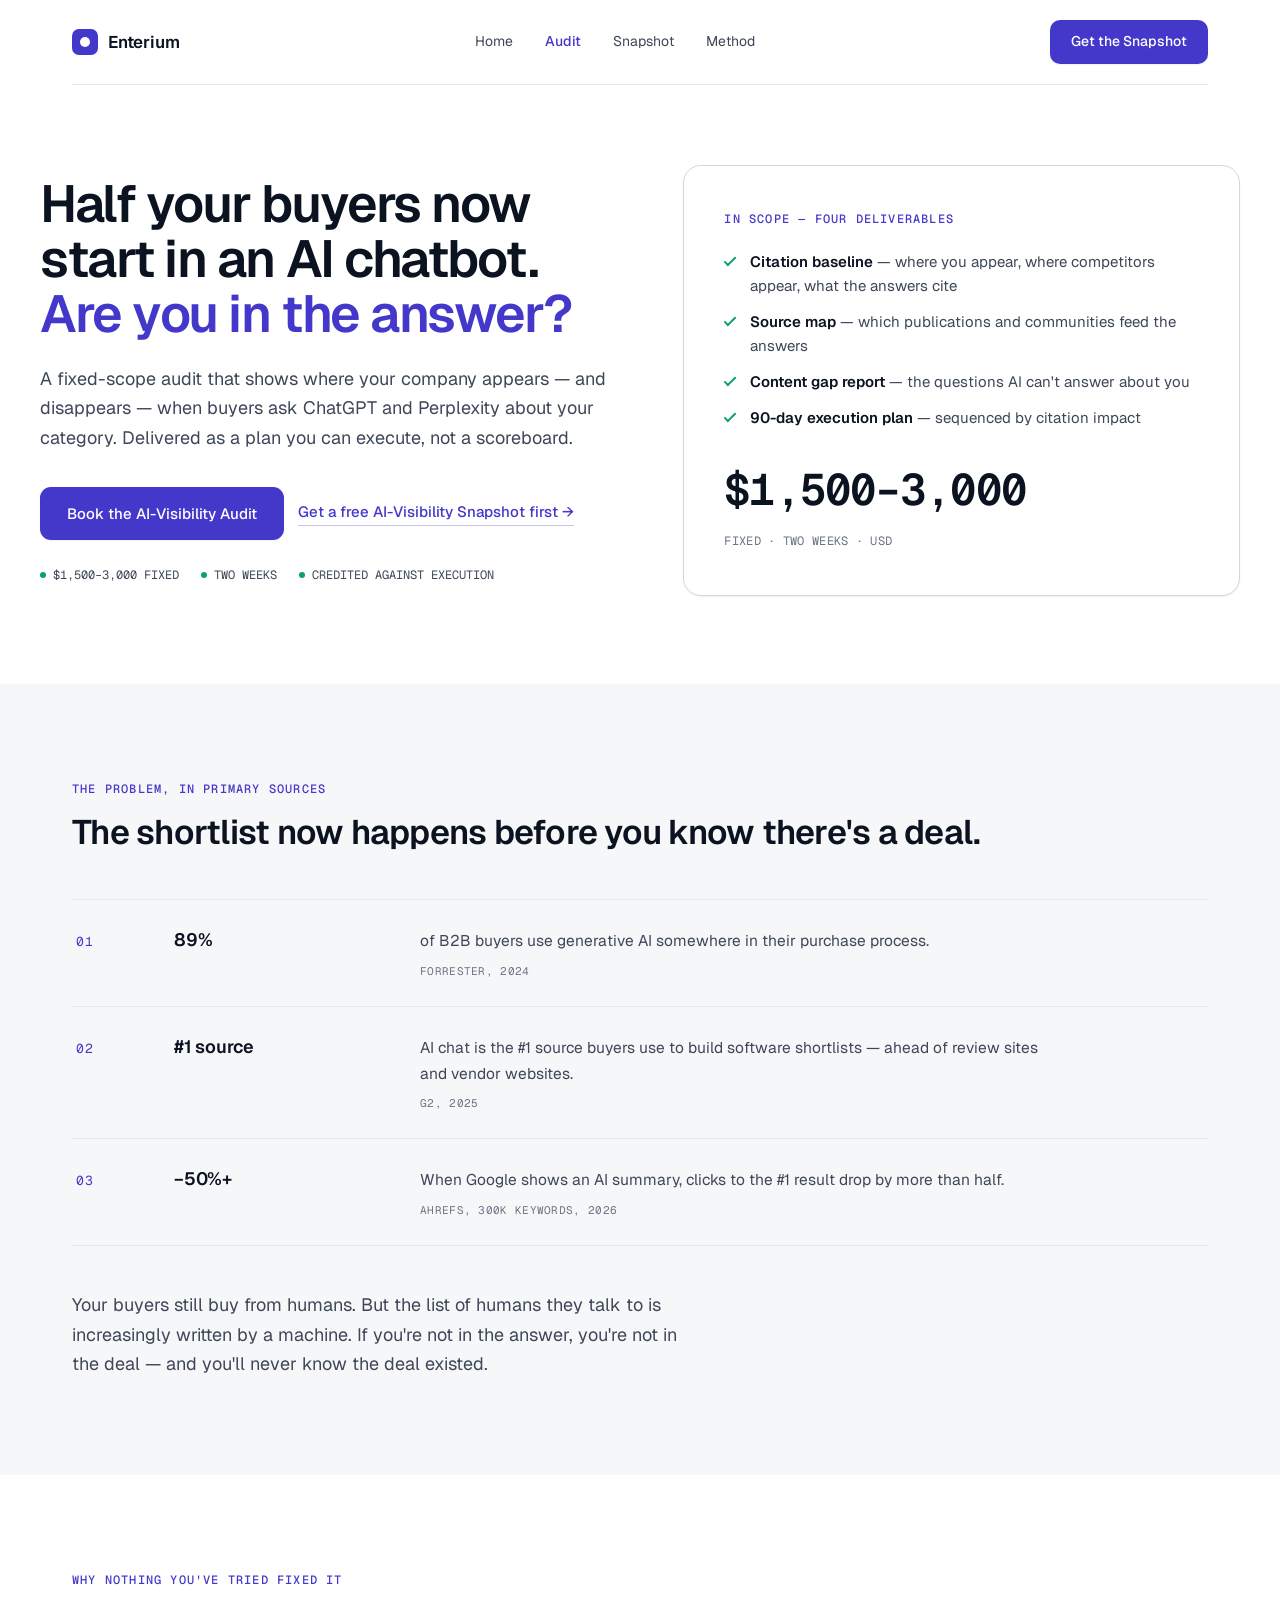
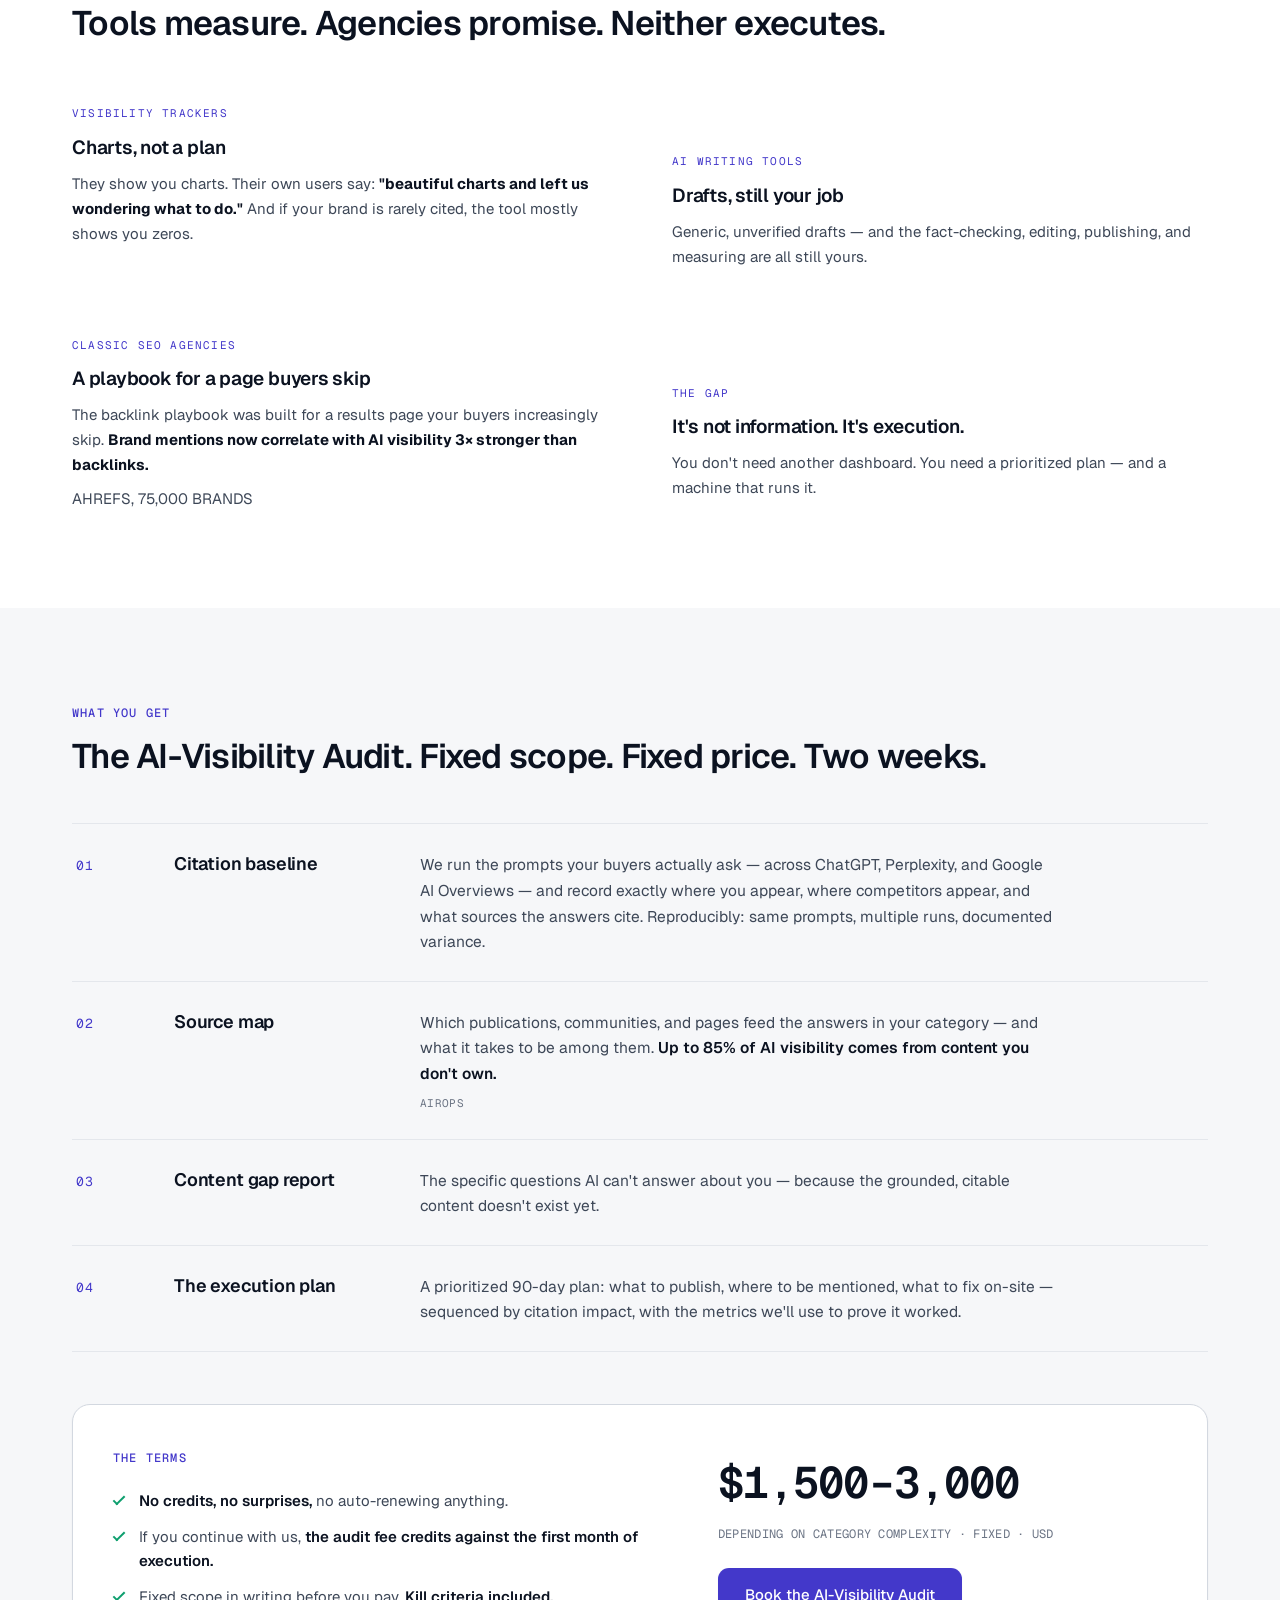
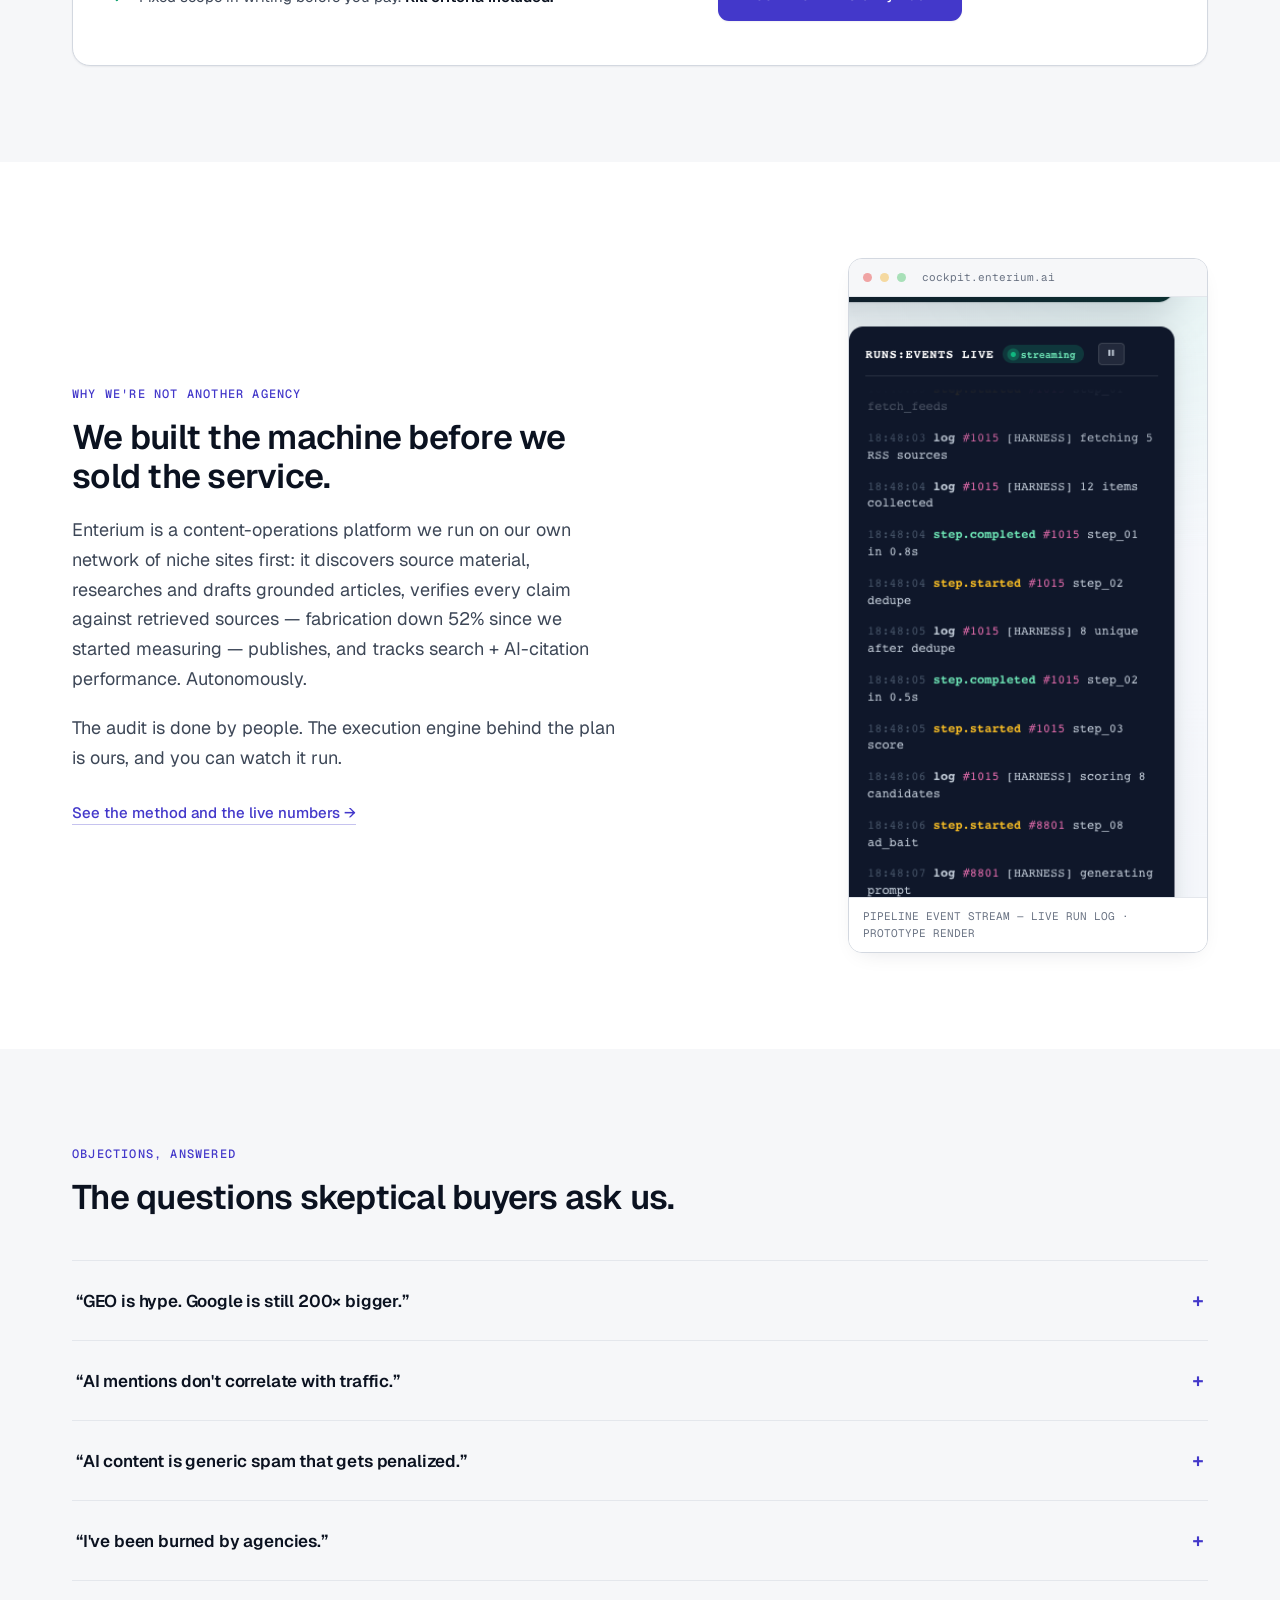
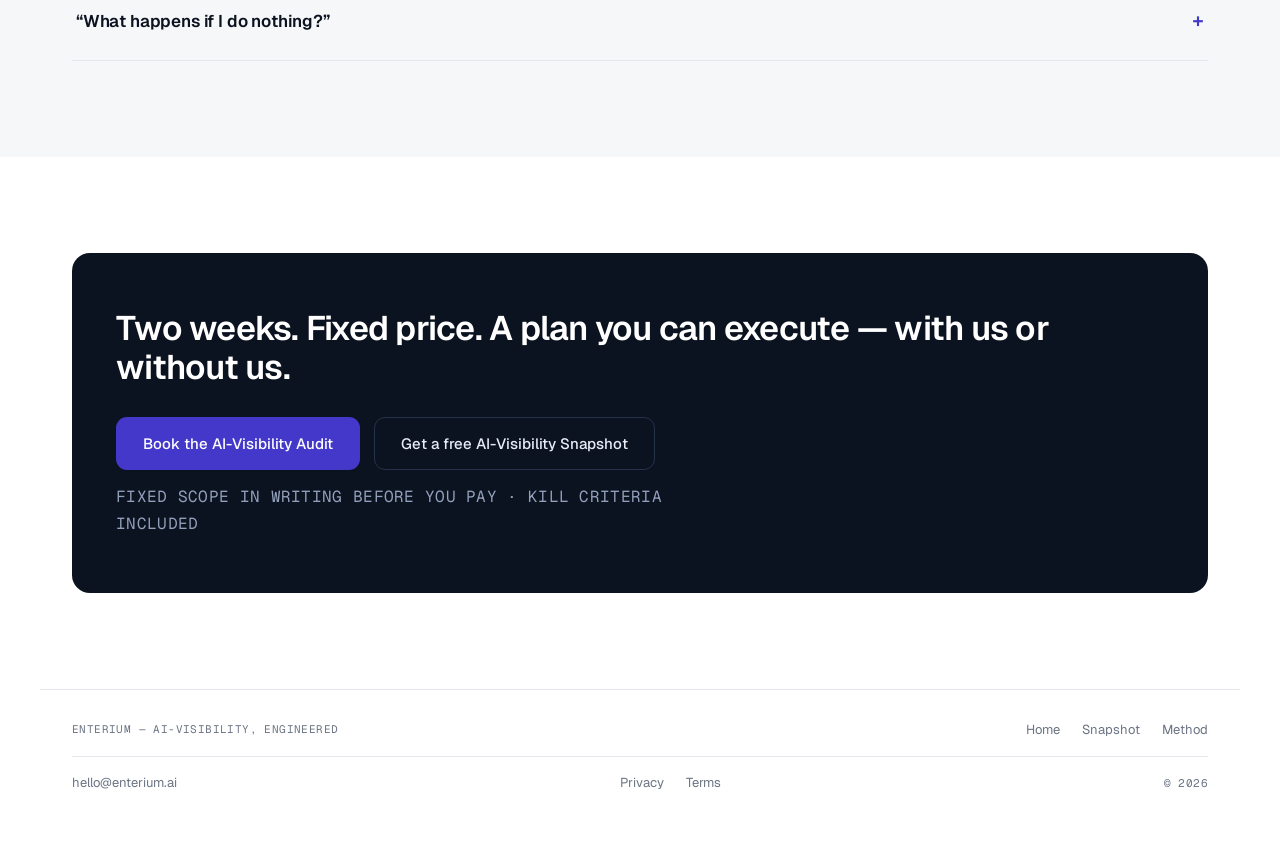
==== audit.html @ 720fa22c "Enterium marketing site — canon world, first publish" ====
<!doctype html>
<html lang="en">
<head>
<meta charset="utf-8" />
<meta name="viewport" content="width=device-width, initial-scale=1, viewport-fit=cover" />
<link rel="icon" href="assets/favicon.svg" type="image/svg+xml" />
<link rel="apple-touch-icon" href="assets/apple-touch-icon.svg" />
<title>AI-Visibility Audit — Are you in the answer? | Enterium</title>
<meta name="description" content="A fixed-scope, fixed-price audit that shows exactly where you're invisible in ChatGPT &amp; Perplexity — and the plan to fix it." />
<link rel="canonical" href="https://pablopadlo-lab.github.io/enterium/audit.html" />
<meta name="theme-color" content="#ffffff" />
<meta property="og:type" content="website" />
<meta property="og:title" content="AI-Visibility Audit — Are you in the answer? | Enterium" />
<meta property="og:description" content="A fixed-scope, fixed-price audit that shows exactly where you're invisible in ChatGPT &amp; Perplexity — and the plan to fix it." />
<meta property="og:url" content="https://pablopadlo-lab.github.io/enterium/audit.html" />
<meta property="og:image" content="https://pablopadlo-lab.github.io/enterium/assets/og-image.svg" />
<meta name="twitter:card" content="summary_large_image" />
<meta name="twitter:title" content="AI-Visibility Audit — Are you in the answer? | Enterium" />
<meta name="twitter:description" content="A fixed-scope, fixed-price audit that shows exactly where you're invisible in ChatGPT &amp; Perplexity — and the plan to fix it." />
<meta name="twitter:image" content="https://pablopadlo-lab.github.io/enterium/assets/og-image.svg" />
<script type="application/ld+json">
{
  "@context": "https://schema.org",
  "@type": "Service",
  "name": "AI-Visibility Audit",
  "provider": {
    "@type": "Organization",
    "name": "Enterium",
    "url": "https://pablopadlo-lab.github.io/enterium/"
  },
  "description": "A fixed-scope, fixed-price audit that shows where your company appears — and disappears — when buyers ask ChatGPT and Perplexity about your category. Delivered as a plan you can execute, not a scoreboard.",
  "offers": {
    "@type": "Offer",
    "priceRange": "$1500-$3000",
    "priceCurrency": "USD"
  }
}
</script>
<script type="application/ld+json">
{
  "@context": "https://schema.org",
  "@type": "FAQPage",
  "mainEntity": [
    {
      "@type": "Question",
      "name": "GEO is hype. Google is still 200x bigger.",
      "acceptedAnswer": {
        "@type": "Answer",
        "text": "True — today. We don't ask you to abandon SEO. We measure the moment where deals are actually decided: the shortlist. When AI chat is the #1 shortlist source, being absent there is a pipeline problem, not a trend piece."
      }
    },
    {
      "@type": "Question",
      "name": "AI mentions don't correlate with traffic.",
      "acceptedAnswer": {
        "@type": "Answer",
        "text": "Correct — and we say so in the audit. That's why our plans end in attribution: mention, visit, lead, tracked. If we can't wire the measurement, we tell you not to buy the retainer."
      }
    },
    {
      "@type": "Question",
      "name": "AI content is generic spam that gets penalized.",
      "acceptedAnswer": {
        "@type": "Answer",
        "text": "So is most AI content. Ours is grounded: every claim tied to a retrieved source, run through anti-fabrication gates before anything publishes. You'll see the verification ledger in the audit."
      }
    },
    {
      "@type": "Question",
      "name": "I've been burned by agencies.",
      "acceptedAnswer": {
        "@type": "Answer",
        "text": "Then you'll like our boring parts: fixed price, written kill criteria, and token-level cost metering with a hard budget switch. If the numbers don't move, the engagement ends — that's in the statement of work."
      }
    },
    {
      "@type": "Question",
      "name": "What happens if I do nothing?",
      "acceptedAnswer": {
        "@type": "Answer",
        "text": "Your competitors' mentions compound. AI engines cite what already gets cited. The gap gets more expensive every quarter — that's the one urgency claim we'll make, because it's structural, not a countdown timer."
      }
    }
  ]
}
</script>
<!-- GA4 placeholder (see README.md). Consent mode defaults to denied; analytics
     fires only after consent. Replace G-XXXXXXXXXX with your measurement ID and
     uncomment the two script blocks below to enable.
<script>
  window.dataLayer = window.dataLayer || [];
  function gtag(){dataLayer.push(arguments);}
  gtag('consent', 'default', { analytics_storage: 'denied', ad_storage: 'denied' });
</script>
<script async src="https://www.googletagmanager.com/gtag/js?id=G-XXXXXXXXXX"></script>
-->
<link rel="preconnect" href="https://fonts.googleapis.com" />
<link rel="preconnect" href="https://fonts.gstatic.com" crossorigin />
<link rel="preload" as="style" href="https://fonts.googleapis.com/css2?family=Geist:wght@400;500;600;700&family=Geist+Mono:wght@400;500;600&display=swap" onload="this.onload=null;this.rel='stylesheet'" />
<noscript><link rel="stylesheet" href="https://fonts.googleapis.com/css2?family=Geist:wght@400;500;600;700&family=Geist+Mono:wght@400;500;600&display=swap" /></noscript>
<link rel="stylesheet" href="assets/canon.css" />
<script src="assets/main.js" defer></script>
</head>
<body>
<a class="skip" href="#main">Skip to content</a>

<header class="wrap">
  <div class="nav">
    <a class="brand" href="index.html" aria-label="Enterium home"><span class="mark" aria-hidden="true"></span><b>Enterium</b></a>
    <nav class="navlinks" aria-label="Primary">
      <a href="index.html">Home</a>
      <a href="audit.html" aria-current="page">Audit</a>
      <a href="snapshot.html">Snapshot</a>
      <a href="method.html">Method</a>
    </nav>
    <a class="btn btn-primary navcta-btn" href="snapshot.html">Get the Snapshot</a>
    <button class="navtoggle" type="button" aria-expanded="false" aria-controls="mobilemenu" aria-label="Toggle navigation">
      <span></span><span></span><span></span>
    </button>
  </div>
  <nav class="mobilemenu" id="mobilemenu" aria-label="Mobile">
    <a href="index.html">Home</a>
    <a href="audit.html" aria-current="page">Audit</a>
    <a href="snapshot.html">Snapshot</a>
    <a href="method.html">Method</a>
    <a class="btn btn-primary" href="snapshot.html">Get the Snapshot</a>
  </nav>
</header>

<main id="main" tabindex="-1">
  <!-- hero -->
  <section class="hero wrap">
    <div class="hero-inner">
      <h1 class="reveal" style="--i:0">Half your buyers now start in an AI chatbot. <span class="em">Are you in the&nbsp;answer?</span></h1>
      <p class="lead reveal" style="--i:1">A fixed-scope audit that shows where your company appears — and disappears — when buyers ask ChatGPT and Perplexity about your category. Delivered as a plan you can execute, not a scoreboard.</p>
      <div class="hero-ctas reveal" style="--i:2">
        <a class="btn btn-primary btn-lg" href="mailto:hello@enterium.ai?subject=AI-Visibility%20Audit%20—%20booking">Book the AI-Visibility Audit</a>
        <a class="link-arrow" href="snapshot.html">Get a free AI-Visibility Snapshot first &rarr;</a>
      </div>
      <div class="hero-proof reveal" style="--i:3">
        <span><i aria-hidden="true"></i>$1,500&ndash;3,000 FIXED</span>
        <span><i aria-hidden="true"></i>TWO WEEKS</span>
        <span><i aria-hidden="true"></i>CREDITED AGAINST EXECUTION</span>
      </div>
    </div>
    <div class="reveal" style="--i:1">
      <div class="offer" style="grid-template-columns:1fr;margin-top:0">
        <div>
          <p class="eyebrow">In scope — four deliverables</p>
          <ul class="checks">
            <li><b>Citation baseline</b> — where you appear, where competitors appear, what the answers cite</li>
            <li><b>Source map</b> — which publications and communities feed the answers</li>
            <li><b>Content gap report</b> — the questions AI can't answer about you</li>
            <li><b>90-day execution plan</b> — sequenced by citation impact</li>
          </ul>
          <div class="price-num" style="margin-top:26px">$1,500&ndash;3,000</div>
          <p class="price-note">FIXED &middot; TWO WEEKS &middot; USD</p>
        </div>
      </div>
    </div>
  </section>

  <!-- problem -->
  <section class="soft" aria-labelledby="problem-h">
    <div class="wrap">
      <p class="eyebrow reveal">The problem, in primary sources</p>
      <h2 id="problem-h" class="reveal" style="--i:1">The shortlist now happens before you know there's a deal.</h2>
      <div class="rows">
        <div class="row reveal" style="--i:0">
          <span class="r-idx">01</span>
          <span class="r-title">89%</span>
          <div class="r-body">of B2B buyers use generative AI somewhere in their purchase process.
            <div class="r-src">FORRESTER, 2024</div>
          </div>
        </div>
        <div class="row reveal" style="--i:1">
          <span class="r-idx">02</span>
          <span class="r-title">#1 source</span>
          <div class="r-body">AI chat is the #1 source buyers use to build software shortlists — ahead of review sites and vendor websites.
            <div class="r-src">G2, 2025</div>
          </div>
        </div>
        <div class="row reveal" style="--i:2">
          <span class="r-idx">03</span>
          <span class="r-title">&minus;50%+</span>
          <div class="r-body">When Google shows an AI summary, clicks to the #1 result drop by more than half.
            <div class="r-src">AHREFS, 300K KEYWORDS, 2026</div>
          </div>
        </div>
      </div>
      <p class="lead reveal" style="--i:3;margin-top:44px">Your buyers still buy from humans. But the list of humans they talk to is increasingly written by a machine. If you're not in the answer, you're not in the deal — and you'll never know the deal existed.</p>
    </div>
  </section>

  <!-- why nothing fixed it -->
  <section aria-labelledby="gap-h">
    <div class="wrap">
      <p class="eyebrow reveal">Why nothing you've tried fixed it</p>
      <h2 id="gap-h" class="reveal" style="--i:1">Tools measure. Agencies promise. Neither executes.</h2>
      <div class="zig">
        <div class="z-item reveal" style="--i:0">
          <p class="z-kick">Visibility trackers</p>
          <h3>Charts, not a plan</h3>
          <p>They show you charts. Their own users say: <b>"beautiful charts and left us wondering what to do."</b> And if your brand is rarely cited, the tool mostly shows you zeros.</p>
        </div>
        <div class="z-item z-offset reveal" style="--i:1">
          <p class="z-kick">AI writing tools</p>
          <h3>Drafts, still your job</h3>
          <p>Generic, unverified drafts — and the fact-checking, editing, publishing, and measuring are all still yours.</p>
        </div>
        <div class="z-item reveal" style="--i:2">
          <p class="z-kick">Classic SEO agencies</p>
          <h3>A playbook for a page buyers skip</h3>
          <p>The backlink playbook was built for a results page your buyers increasingly skip. <b>Brand mentions now correlate with AI visibility 3&times; stronger than backlinks.</b></p>
          <p class="r-src">AHREFS, 75,000 BRANDS</p>
        </div>
        <div class="z-item z-offset reveal" style="--i:3">
          <p class="z-kick">The gap</p>
          <h3>It's not information. It's execution.</h3>
          <p>You don't need another dashboard. You need a prioritized plan — and a machine that runs it.</p>
        </div>
      </div>
    </div>
  </section>

  <!-- the offer -->
  <section class="soft" aria-labelledby="offer-h">
    <div class="wrap">
      <p class="eyebrow reveal">What you get</p>
      <h2 id="offer-h" class="reveal" style="--i:1">The AI-Visibility Audit. Fixed scope. Fixed price. Two weeks.</h2>
      <div class="rows">
        <div class="row reveal" style="--i:0">
          <span class="r-idx">01</span>
          <span class="r-title">Citation baseline</span>
          <div class="r-body">We run the prompts your buyers actually ask — across ChatGPT, Perplexity, and Google AI Overviews — and record exactly where you appear, where competitors appear, and what sources the answers cite. Reproducibly: same prompts, multiple runs, documented variance.</div>
        </div>
        <div class="row reveal" style="--i:1">
          <span class="r-idx">02</span>
          <span class="r-title">Source map</span>
          <div class="r-body">Which publications, communities, and pages feed the answers in your category — and what it takes to be among them. <b>Up to 85% of AI visibility comes from content you don't own.</b>
            <div class="r-src">AIROPS</div>
          </div>
        </div>
        <div class="row reveal" style="--i:2">
          <span class="r-idx">03</span>
          <span class="r-title">Content gap report</span>
          <div class="r-body">The specific questions AI can't answer about you — because the grounded, citable content doesn't exist yet.</div>
        </div>
        <div class="row reveal" style="--i:3">
          <span class="r-idx">04</span>
          <span class="r-title">The execution plan</span>
          <div class="r-body">A prioritized 90-day plan: what to publish, where to be mentioned, what to fix on-site — sequenced by citation impact, with the metrics we'll use to prove it worked.</div>
        </div>
      </div>

      <div class="offer reveal" style="--i:4">
        <div>
          <p class="eyebrow">The terms</p>
          <ul class="checks">
            <li><b>No credits, no surprises,</b> no auto-renewing anything.</li>
            <li>If you continue with us, <b>the audit fee credits against the first month of execution.</b></li>
            <li>Fixed scope in writing before you pay. <b>Kill criteria included.</b></li>
          </ul>
        </div>
        <div>
          <div class="price-num">$1,500&ndash;3,000</div>
          <p class="price-note">DEPENDING ON CATEGORY COMPLEXITY &middot; FIXED &middot; USD</p>
          <div class="cta-btns" style="margin-top:24px">
            <a class="btn btn-primary btn-lg" href="mailto:hello@enterium.ai?subject=AI-Visibility%20Audit%20—%20booking">Book the AI-Visibility Audit</a>
          </div>
        </div>
      </div>
    </div>
  </section>

  <!-- how we deliver -->
  <section aria-labelledby="deliver-h">
    <div class="wrap">
      <div class="split">
        <div>
          <p class="eyebrow reveal">Why we're not another agency</p>
          <h2 id="deliver-h" class="reveal" style="--i:1">We built the machine before we sold the service.</h2>
          <p class="lead reveal" style="--i:2">Enterium is a content-operations platform we run on our own network of niche sites first: it discovers source material, researches and drafts grounded articles, verifies every claim against retrieved sources — fabrication down 52% since we started measuring — publishes, and tracks search + AI-citation performance. Autonomously.</p>
          <p class="lead reveal" style="--i:3">The audit is done by people. The execution engine behind the plan is ours, and you can watch it run.</p>
          <p class="reveal" style="--i:4;margin-top:28px"><a class="link-arrow" href="method.html">See the method and the live numbers &rarr;</a></p>
        </div>
        <figure class="shot reveal" style="--i:2;width:100%;max-width:360px;justify-self:end">
          <div class="shot-bar" aria-hidden="true"><i></i><i></i><i></i><span>cockpit.enterium.ai</span></div>
          <img src="assets/cockpit-events.png" alt="Enterium pipeline event stream: live run log showing fetch, dedupe, score and generate steps completing with timestamps" width="352" height="590" />
          <figcaption class="shot-cap">PIPELINE EVENT STREAM — LIVE RUN LOG · PROTOTYPE RENDER</figcaption>
        </figure>
      </div>
    </div>
  </section>

  <!-- FAQ -->
  <section class="soft" aria-labelledby="faq-h">
    <div class="wrap">
      <p class="eyebrow reveal">Objections, answered</p>
      <h2 id="faq-h" class="reveal" style="--i:1">The questions skeptical buyers ask us.</h2>
      <div class="faq reveal" style="--i:2">
        <details>
          <summary>&ldquo;GEO is hype. Google is still 200&times; bigger.&rdquo;</summary>
          <div class="faq-a">True — today. We don't ask you to abandon SEO. We measure the moment where deals are actually decided: the shortlist. When AI chat is the #1 shortlist source, being absent there is a pipeline problem, not a trend piece.</div>
        </details>
        <details>
          <summary>&ldquo;AI mentions don't correlate with traffic.&rdquo;</summary>
          <div class="faq-a">Correct — and we say so in the audit. That's why our plans end in attribution: mention &rarr; visit &rarr; lead, tracked. <b>If we can't wire the measurement, we tell you not to buy the retainer.</b></div>
        </details>
        <details>
          <summary>&ldquo;AI content is generic spam that gets penalized.&rdquo;</summary>
          <div class="faq-a">So is most AI content. Ours is grounded: every claim tied to a retrieved source, run through anti-fabrication gates before anything publishes. You'll see the verification ledger in the audit.</div>
        </details>
        <details>
          <summary>&ldquo;I've been burned by agencies.&rdquo;</summary>
          <div class="faq-a">Then you'll like our boring parts: fixed price, written kill criteria, and token-level cost metering with a hard budget switch. <b>If the numbers don't move, the engagement ends — that's in the statement of work.</b></div>
        </details>
        <details>
          <summary>&ldquo;What happens if I do nothing?&rdquo;</summary>
          <div class="faq-a">Your competitors' mentions compound. AI engines cite what already gets cited. The gap gets more expensive every quarter — that's the one urgency claim we'll make, because it's structural, not a countdown timer.</div>
        </details>
      </div>
    </div>
  </section>

  <!-- final CTA -->
  <section class="cta-final" aria-labelledby="cta-h">
    <div class="wrap">
      <div class="panelbox reveal">
        <h2 id="cta-h">Two weeks. Fixed price. A plan you can execute — with us or without us.</h2>
        <div class="cta-btns">
          <a class="btn btn-primary btn-lg" href="mailto:hello@enterium.ai?subject=AI-Visibility%20Audit%20—%20booking">Book the AI-Visibility Audit</a>
          <a class="btn btn-on-dark btn-lg" href="snapshot.html">Get a free AI-Visibility Snapshot</a>
        </div>
        <p class="risk-line">FIXED SCOPE IN WRITING BEFORE YOU PAY &middot; KILL CRITERIA INCLUDED</p>
      </div>
    </div>
  </section>
</main>

<footer class="wrap">
  <div class="foot-row">
    <span class="mono">ENTERIUM &mdash; AI-VISIBILITY, ENGINEERED</span>
    <nav aria-label="Footer">
      <a href="index.html">Home</a>
      <a href="snapshot.html">Snapshot</a>
      <a href="method.html">Method</a>
    </nav>
  </div>
  <div class="foot-row">
    <a href="mailto:hello@enterium.ai">hello@enterium.ai</a>
    <nav aria-label="Legal">
      <a href="privacy.html">Privacy</a>
      <a href="terms.html">Terms</a>
    </nav>
    <span class="mono">&copy; 2026</span>
  </div>
</footer>
</body>
</html>
---- assets/canon.css ----
/* ============================================================
   Enterium — canon stylesheet (category standard, played straight)
   Light B2B surface. Bar: AirOps / Profound craft level.
   Palette: white + near-black ink + one committed indigo accent.
   Type: Geist / Geist Mono.
   ============================================================ */

:root{
  --bg:#ffffff; --bg-soft:#f6f7f9; --panel:#ffffff;
  --ink:#0b1220; --ink2:#3d4757; --ink3:#6b7484;
  --line:#e4e7ec; --line2:#d3d8e0;
  --accent:#4338ca; --accent-d:#3730a3; --accent-soft:#eef0fe;
  --ok:#0e9f6e;
  --dark:#0b1220; --dark-2:#131c30; --dark-line:#26324a;
  --txt-on-dark:#e8ecf6; --muted-on-dark:#93a0bb;
  --sans:'Geist',ui-sans-serif,system-ui,sans-serif;
  --mono:'Geist Mono',ui-monospace,monospace;
  --wrap:1200px;
  --radius:14px;
  --shadow-s:0 1px 2px rgba(16,24,40,.06);
  --shadow-m:0 8px 24px -12px rgba(16,24,40,.14);
}

*,*::before,*::after{box-sizing:border-box;margin:0;padding:0}
html{scroll-behavior:smooth}
body{
  background:var(--bg); color:var(--ink); font-family:var(--sans);
  line-height:1.55; -webkit-font-smoothing:antialiased; overflow-x:hidden;
}
::selection{background:rgba(67,56,202,.18)}
a{color:inherit;text-decoration:none}
img,svg{display:block;max-width:100%}
.sr-only{position:absolute;width:1px;height:1px;padding:0;margin:-1px;overflow:hidden;clip:rect(0,0,0,0);white-space:nowrap;border:0}

/* ---------- skip link ---------- */
.skip{position:fixed;top:-60px;left:20px;z-index:100;background:var(--panel);color:var(--ink);
  border:1px solid var(--accent);border-radius:8px;padding:10px 16px;font-size:14px;transition:top .18s}
.skip:focus-visible{top:20px}

/* ---------- layout ---------- */
.wrap{position:relative;max-width:var(--wrap);margin-left:auto;margin-right:auto;padding-left:32px;padding-right:32px}
main{position:relative}
section{padding-top:96px;padding-bottom:96px}
section.soft{background:var(--bg-soft)}
section.dark{background:var(--dark);color:var(--txt-on-dark)}
.hairline-top{border-top:1px solid var(--line)}

/* ---------- nav ---------- */
.nav{display:flex;align-items:center;justify-content:space-between;padding:20px 0;
  border-bottom:1px solid var(--line)}
.brand{display:flex;align-items:center;gap:10px}
.brand .mark{width:26px;height:26px;border-radius:7px;background:var(--accent);flex:none;position:relative}
.brand .mark::after{content:"";position:absolute;inset:8px;border-radius:50%;background:#fff}
.brand b{font-weight:600;font-size:17px;letter-spacing:-.2px}
.navlinks{display:flex;gap:28px;font-size:14px;color:var(--ink2)}
.navlinks a{display:inline-flex;align-items:center;min-height:28px;padding:6px 2px;transition:color .2s}
.navlinks a:hover{color:var(--ink)}
.navlinks a[aria-current="page"]{color:var(--accent);font-weight:500}
.navtoggle{display:none;width:42px;height:42px;border:1px solid var(--line2);border-radius:10px;
  background:#fff;cursor:pointer;place-items:center;flex-direction:column;gap:5px}
.navtoggle span{display:block;width:18px;height:2px;border-radius:2px;background:var(--ink);transition:transform .2s,opacity .2s}
.navtoggle[aria-expanded="true"] span:nth-child(1){transform:translateY(7px) rotate(45deg)}
.navtoggle[aria-expanded="true"] span:nth-child(2){opacity:0}
.navtoggle[aria-expanded="true"] span:nth-child(3){transform:translateY(-7px) rotate(-45deg)}
.mobilemenu{display:none}
.mobilemenu.open{display:flex;flex-direction:column;gap:4px;margin:10px 0;padding:12px;
  background:#fff;border:1px solid var(--line);border-radius:14px;box-shadow:var(--shadow-m)}
.mobilemenu a{padding:11px 10px;border-radius:9px;color:var(--ink2);font-size:15px}
.mobilemenu a:hover,.mobilemenu a:focus-visible{color:var(--ink);background:var(--bg-soft)}
.mobilemenu a[aria-current="page"]{color:var(--accent)}
.mobilemenu .btn-primary{color:#fff;margin-top:6px;text-align:center}

/* ---------- buttons ---------- */
.btn{display:inline-flex;align-items:center;justify-content:center;gap:8px;
  font-family:var(--sans);font-size:14px;font-weight:500;padding:10px 20px;border-radius:10px;
  cursor:pointer;border:1px solid transparent;transition:transform .15s,box-shadow .18s,border-color .18s,background .18s,color .18s}
.btn:active{transform:translateY(1px)}
.btn-primary{color:#fff;background:var(--accent);box-shadow:var(--shadow-s)}
.btn-primary:hover{background:var(--accent-d);transform:translateY(-1px);box-shadow:var(--shadow-m)}
.btn-primary:active{transform:translateY(1px)}
.btn-line{border:1px solid var(--line2);color:var(--ink);background:#fff}
.btn-line:hover{border-color:var(--accent);color:var(--accent);background:var(--accent-soft)}
.btn-lg{padding:14px 26px;font-size:15px;border-radius:11px}
.btn[disabled]{opacity:.6;cursor:not-allowed;transform:none;box-shadow:none}
.btn-on-dark{border:1px solid var(--dark-line);color:var(--txt-on-dark);background:transparent}
.btn-on-dark:hover{border-color:var(--txt-on-dark)}
.link-arrow{color:var(--accent);font-size:15px;font-weight:500;border-bottom:1px solid rgba(67,56,202,.3);padding-bottom:2px;transition:border-color .2s,color .2s}
.link-arrow:hover{color:var(--accent-d);border-color:var(--accent)}

/* ---------- type ---------- */
.eyebrow{font-family:var(--mono);font-size:12px;color:var(--accent);letter-spacing:1.2px;text-transform:uppercase;font-weight:500}
h1{font-size:52px;line-height:1.06;font-weight:600;letter-spacing:-.028em;margin:0}
h1 .em,h2 .em{color:var(--accent)}
h2{font-size:34px;font-weight:600;letter-spacing:-.022em;line-height:1.14;margin-top:14px}
section.dark h2{color:#fff}
h3{font-size:19px;font-weight:600;letter-spacing:-.012em}
.lead{font-size:18px;color:var(--ink2);max-width:620px;margin-top:20px;line-height:1.65}
.mono{font-family:var(--mono)}

/* ---------- hero ---------- */
.hero{display:grid;grid-template-columns:1.02fr .98fr;gap:64px;align-items:center;padding:80px 0 88px}
.hero-inner .lead{margin-top:22px}
.hero-ctas{display:flex;gap:14px;margin-top:34px;flex-wrap:wrap;align-items:center}
.hero-note{font-family:var(--mono);font-size:11.5px;color:var(--ink3);margin-top:18px;letter-spacing:.3px}
.hero-proof{display:flex;gap:22px;margin-top:26px;flex-wrap:wrap}
.hero-proof span{font-family:var(--mono);font-size:12px;color:var(--ink2);display:inline-flex;align-items:center;gap:7px}
.hero-proof i{width:6px;height:6px;border-radius:50%;background:var(--ok);flex:none}

/* browser frame for product shot */
.shot{border:1px solid var(--line2);border-radius:var(--radius);overflow:hidden;background:#fff;box-shadow:var(--shadow-m)}
.shot-bar{display:flex;align-items:center;gap:8px;padding:10px 14px;border-bottom:1px solid var(--line);background:var(--bg-soft)}
.shot-bar i{width:9px;height:9px;border-radius:50%;background:var(--line2)}
.shot-bar i:first-child{background:#f0a4a4}.shot-bar i:nth-child(2){background:#f5d9a0}.shot-bar i:nth-child(3){background:#a8e0b8}
.shot-bar span{font-family:var(--mono);font-size:11px;color:var(--ink3);margin-left:8px}
.shot img{width:100%;height:auto}
.shot-cap{font-family:var(--mono);font-size:11px;color:var(--ink3);padding:10px 14px;border-top:1px solid var(--line);background:#fff}

/* ---------- 2-col text/media split ---------- */
.split{display:grid;grid-template-columns:1.02fr .98fr;gap:64px;align-items:center}
@media(max-width:980px){.split{grid-template-columns:1fr;gap:40px}
  .split .shot{justify-self:start}}

/* ---------- proof strip (sources) ---------- */
.sources{display:grid;grid-template-columns:repeat(4,1fr);gap:24px;margin-top:44px}
.source{border-top:2px solid var(--ink);padding-top:16px}
.source .s-stat{font-size:17px;font-weight:600;letter-spacing:-.01em;line-height:1.45}
.source .s-stat b{color:var(--accent)}
.source .s-src{font-family:var(--mono);font-size:11px;color:var(--ink3);margin-top:8px;letter-spacing:.3px}

/* ---------- numbered steps ---------- */
.steps{display:grid;grid-template-columns:repeat(3,1fr);gap:40px 32px;margin-top:52px}
.step .st-num{font-family:var(--mono);font-size:13px;color:var(--accent);font-weight:600}
.step h3{margin-top:10px}
.step p{color:var(--ink2);font-size:15px;line-height:1.65;margin-top:8px}

/* ---------- feature grid (2x2) ---------- */
.fgrid{display:grid;grid-template-columns:1fr 1fr;gap:1px;background:var(--line);border:1px solid var(--line);
  border-radius:var(--radius);overflow:hidden;margin-top:52px}
.fcell{background:#fff;padding:32px 30px}
.fcell h3{display:flex;align-items:center;gap:10px}
.fcell h3::before{content:"";width:8px;height:8px;border-radius:50%;background:var(--accent);flex:none}
.fcell p{color:var(--ink2);font-size:15px;line-height:1.65;margin-top:10px}
.fcell p b{color:var(--ink)}

/* ---------- dark metrics band ---------- */
.metrics{display:grid;grid-template-columns:repeat(4,1fr);gap:28px 20px;margin-top:48px}
.metric .m-num{font-family:var(--mono);font-size:42px;font-weight:600;letter-spacing:-.02em;color:#fff}
.metric .m-lbl{font-family:var(--mono);font-size:11px;color:var(--muted-on-dark);margin-top:8px;letter-spacing:.4px;line-height:1.55}
section.dark .lead{color:var(--muted-on-dark)}

/* ---------- offer panel ---------- */
.offer{display:grid;grid-template-columns:1.1fr .9fr;gap:56px;align-items:start;
  border:1px solid var(--line2);border-radius:18px;padding:44px 40px;background:#fff;box-shadow:var(--shadow-s);margin-top:52px}
.price-num{font-family:var(--mono);font-size:44px;font-weight:600;letter-spacing:-.02em;color:var(--ink)}
.price-note{font-family:var(--mono);font-size:12px;color:var(--ink3);margin-top:8px;letter-spacing:.3px}
.checks{list-style:none;margin-top:22px;display:flex;flex-direction:column;gap:12px}
.checks li{position:relative;padding-left:26px;color:var(--ink2);font-size:15px;line-height:1.6}
.checks li::before{content:"";position:absolute;left:0;top:7px;width:12px;height:6px;
  border-left:2px solid var(--ok);border-bottom:2px solid var(--ok);transform:rotate(-45deg)}
.checks li b{color:var(--ink);font-weight:600}

/* ---------- zig-zag 2-col (audit page) ---------- */
.zig{display:grid;grid-template-columns:1fr 1fr;gap:56px 64px;margin-top:52px;align-items:start}
.zig .z-offset{margin-top:48px}
.z-item .z-kick{font-family:var(--mono);font-size:11px;color:var(--accent);letter-spacing:1.2px;text-transform:uppercase;margin-bottom:10px}
.z-item p{color:var(--ink2);font-size:15px;line-height:1.65;margin-top:10px}
.z-item p b{color:var(--ink)}

/* ---------- numbered rows (evidence lists) ---------- */
.rows{margin-top:48px;border-top:1px solid var(--line)}
.row{display:grid;grid-template-columns:72px 220px 1fr;gap:26px;align-items:baseline;
  padding:26px 4px;border-bottom:1px solid var(--line)}
.row .r-idx{font-family:var(--mono);font-size:13px;color:var(--accent);letter-spacing:.5px}
.row .r-title{font-size:18px;font-weight:600;letter-spacing:-.01em}
.row .r-body{color:var(--ink2);font-size:15.5px;line-height:1.65;max-width:640px}
.row .r-body b,.row .r-body strong{color:var(--ink);font-weight:600}
.row .r-src{font-family:var(--mono);font-size:11px;color:var(--ink3);margin-top:8px;letter-spacing:.3px}

/* ---------- FAQ ---------- */
.faq{margin-top:44px;border-top:1px solid var(--line)}
.faq details{border-bottom:1px solid var(--line)}
.faq summary{list-style:none;cursor:pointer;display:flex;justify-content:space-between;align-items:baseline;gap:20px;
  padding:24px 4px;font-size:17px;font-weight:600;letter-spacing:-.01em;transition:color .2s}
.faq summary::-webkit-details-marker{display:none}
.faq summary::after{content:"+";font-family:var(--mono);color:var(--accent);font-size:20px;flex:none;transition:transform .2s}
.faq details[open] summary::after{transform:rotate(45deg)}
.faq summary:hover{color:var(--accent)}
.faq .faq-a{padding:0 4px 26px;color:var(--ink2);font-size:15.5px;line-height:1.7;max-width:720px}
.faq .faq-a b{color:var(--ink)}

/* ---------- form ---------- */
.form{display:flex;flex-direction:column;gap:22px;margin-top:34px}
.field label{display:block;font-size:14px;font-weight:500;margin-bottom:7px}
.field .req{color:var(--accent);font-family:var(--mono);font-size:12px;margin-left:4px}
.field .opt{font-family:var(--mono);font-size:11px;color:var(--ink3);margin-left:8px;letter-spacing:.4px;text-transform:uppercase}
.field .helper{font-size:12.5px;color:var(--ink3);margin-top:6px;line-height:1.5}
.field input,.field textarea{width:100%;font-family:var(--sans);font-size:15px;color:var(--ink);
  background:#fff;border:1px solid var(--line2);border-radius:10px;padding:12px 14px;
  transition:border-color .18s,box-shadow .18s}
.field textarea{min-height:88px;resize:vertical}
.field input::placeholder,.field textarea::placeholder{color:#9aa3b2}
.field input:focus,.field textarea:focus{outline:none;border-color:var(--accent);box-shadow:0 0 0 3px rgba(67,56,202,.14)}
.field input[aria-invalid="true"],.field textarea[aria-invalid="true"]{border-color:#dc3f5c}
.field .err{display:none;font-family:var(--mono);font-size:11.5px;color:#c92a45;margin-top:6px;letter-spacing:.2px}
.field.invalid .err{display:block}
.form.is-loading .field input,.form.is-loading .field textarea{opacity:.55;pointer-events:none}
.form-state{display:none;border:1px solid var(--line2);border-radius:16px;padding:34px 30px;margin-top:34px;background:#fff;box-shadow:var(--shadow-s)}
.form-state.show{display:block}
.form-state h2,.form-state h3{font-size:22px;margin-top:0}
.form-state p{color:var(--ink2);margin-top:12px;line-height:1.65;max-width:560px}
.form-state.error{border-color:rgba(220,63,92,.5)}
.form-state.error h2,.form-state.error h3{color:#c92a45}
.form-state .btn{margin-top:20px}
.demo-note{font-family:var(--mono);font-size:11.5px;color:var(--ink3);margin-top:16px;letter-spacing:.3px;line-height:1.6}
.demo-note a{color:var(--accent);border-bottom:1px solid rgba(67,56,202,.3)}

/* ---------- quote / note panel ---------- */
.note{border:1px solid var(--line2);background:var(--accent-soft);border-radius:12px;
  padding:22px 24px;color:var(--ink2);font-size:15px;line-height:1.65}
.note b{color:var(--ink)}

/* ---------- final CTA ---------- */
.cta-final .panelbox{border-radius:18px;padding:56px 44px;background:var(--dark);color:var(--txt-on-dark);position:relative;overflow:hidden}
.cta-final h2{margin-top:0;font-size:34px;color:#fff}
.cta-final p{color:var(--muted-on-dark);max-width:560px;margin-top:14px;font-size:16px;line-height:1.65}
.cta-btns{display:flex;gap:14px;margin-top:30px;flex-wrap:wrap;align-items:center}
.risk-line{font-family:var(--mono);font-size:11.5px;color:var(--muted-on-dark);margin-top:20px;letter-spacing:.3px}

/* ---------- plain document pages ---------- */
.doc{max-width:780px}
.doc h1{font-size:40px}
.doc h2{font-size:20px;margin-top:46px;letter-spacing:-.01em}
.doc p,.doc ul{color:var(--ink2);font-size:15.5px;line-height:1.7;margin-top:14px;max-width:720px}
.doc ul{padding-left:20px}
.doc li{margin-top:8px}
.doc b,.doc strong{color:var(--ink);font-weight:600}
.doc a:not(.btn){color:var(--accent);border-bottom:1px solid rgba(67,56,202,.3)}
.doc a:not(.btn):hover{color:var(--accent-d);border-color:var(--accent)}
.doc .banner-draft{display:inline-block;font-family:var(--mono);font-size:11px;letter-spacing:.8px;
  color:#92660a;background:#fdf3dd;border:1px solid #eed9a4;border-radius:20px;padding:6px 14px;margin-top:24px;text-transform:uppercase}
@media(max-width:768px){.doc h1{font-size:30px}}

/* ---------- footer ---------- */
footer{border-top:1px solid var(--line);margin-top:0;
  padding:30px 0 56px;color:var(--ink3);font-size:13px}
.foot-row{display:flex;justify-content:space-between;align-items:center;gap:14px 24px;flex-wrap:wrap}
.foot-row + .foot-row{margin-top:16px;padding-top:16px;border-top:1px solid var(--line)}
footer .mono{font-family:var(--mono);font-size:11px;letter-spacing:.4px}
footer nav{display:flex;gap:22px}
footer a{transition:color .2s}
footer a:hover{color:var(--ink)}

/* ---------- reveal on scroll (initial hidden state only when JS is running) ---------- */
.js .reveal{opacity:0;transform:translateY(20px);
  transition:opacity .6s cubic-bezier(.2,.7,.2,1),transform .6s cubic-bezier(.2,.7,.2,1);
  transition-delay:calc(var(--i,0)*80ms)}
.reveal.in{opacity:1;transform:none}

/* ---------- focus & motion ---------- */
:focus-visible{outline:2px solid var(--accent);outline-offset:2px;border-radius:6px}
:focus:not(:focus-visible){outline:none}
@media(prefers-reduced-motion:reduce){
  *,*::before,*::after{animation-duration:.001ms!important;animation-iteration-count:1!important;
    transition-duration:.001ms!important;scroll-behavior:auto!important}
  .reveal,.js .reveal{opacity:1;transform:none}
}

/* ---------- responsive ---------- */
@media(max-width:980px){
  h1{font-size:40px}
  .hero{grid-template-columns:1fr;gap:44px;padding:56px 0 64px}
  .sources{grid-template-columns:repeat(2,1fr)}
  .steps{grid-template-columns:repeat(2,1fr)}
  .offer{grid-template-columns:1fr;gap:36px}
  .metrics{grid-template-columns:repeat(2,1fr)}
  .row{grid-template-columns:56px 1fr;grid-template-rows:auto auto}
  .row .r-idx{grid-row:1}
  .row .r-title{grid-row:1}
  .row .r-body{grid-column:2;grid-row:2}
  .zig{grid-template-columns:1fr;gap:40px}
  .zig .z-offset{margin-top:0}
}
@media(max-width:768px){
  .wrap{padding-left:22px;padding-right:22px}
  section{padding-top:64px;padding-bottom:64px}
  h1{font-size:32px;letter-spacing:-.02em}
  h2{font-size:27px}
  .navlinks,.nav .navcta-btn{display:none}
  .navtoggle{display:grid}
  .fgrid{grid-template-columns:1fr}
  .cta-final .panelbox{padding:40px 26px}
  .cta-final h2{font-size:28px}
  .offer{padding:30px 24px}
}
@media(max-width:520px){
  .sources{grid-template-columns:1fr}
  .steps{grid-template-columns:1fr}
  .metrics{grid-template-columns:1fr 1fr;gap:22px 14px}
  .metric .m-num{font-size:30px}
  .hero-ctas .btn-lg{width:100%}
  .price-num{font-size:34px}
}
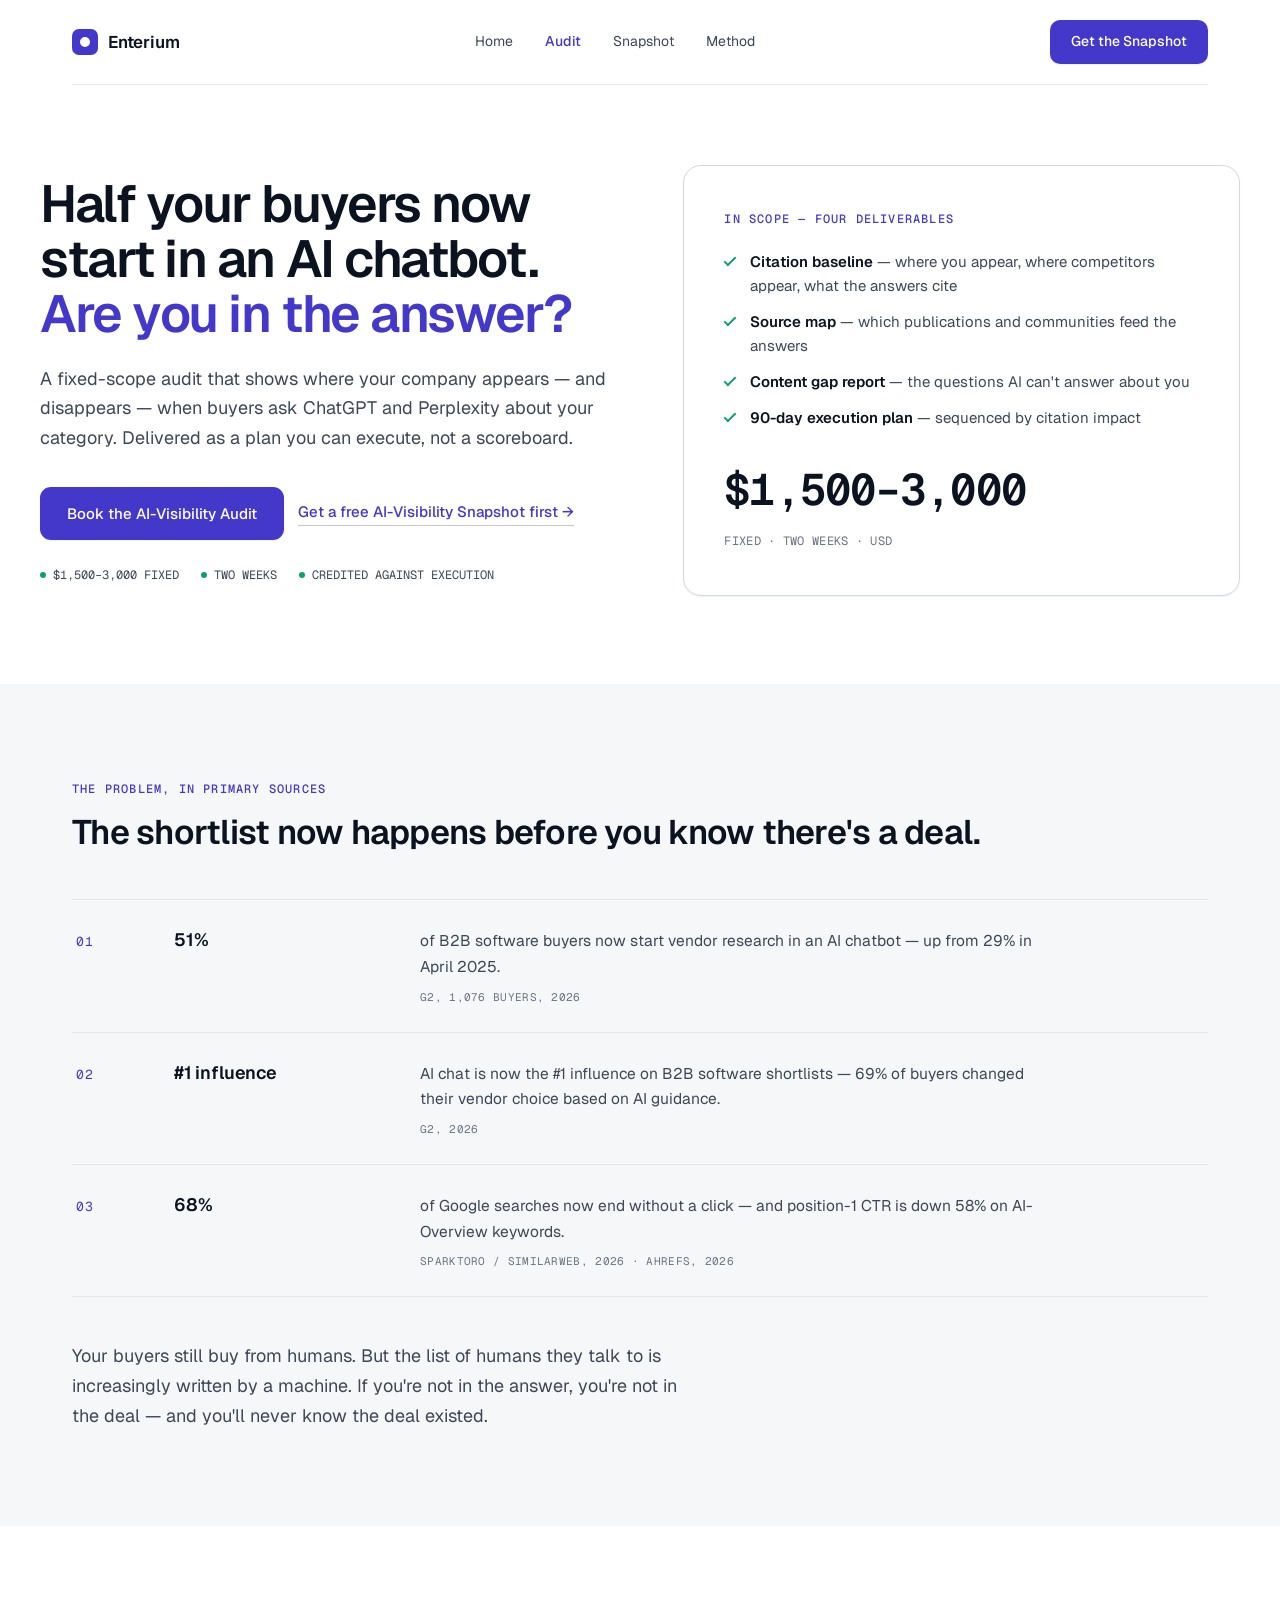
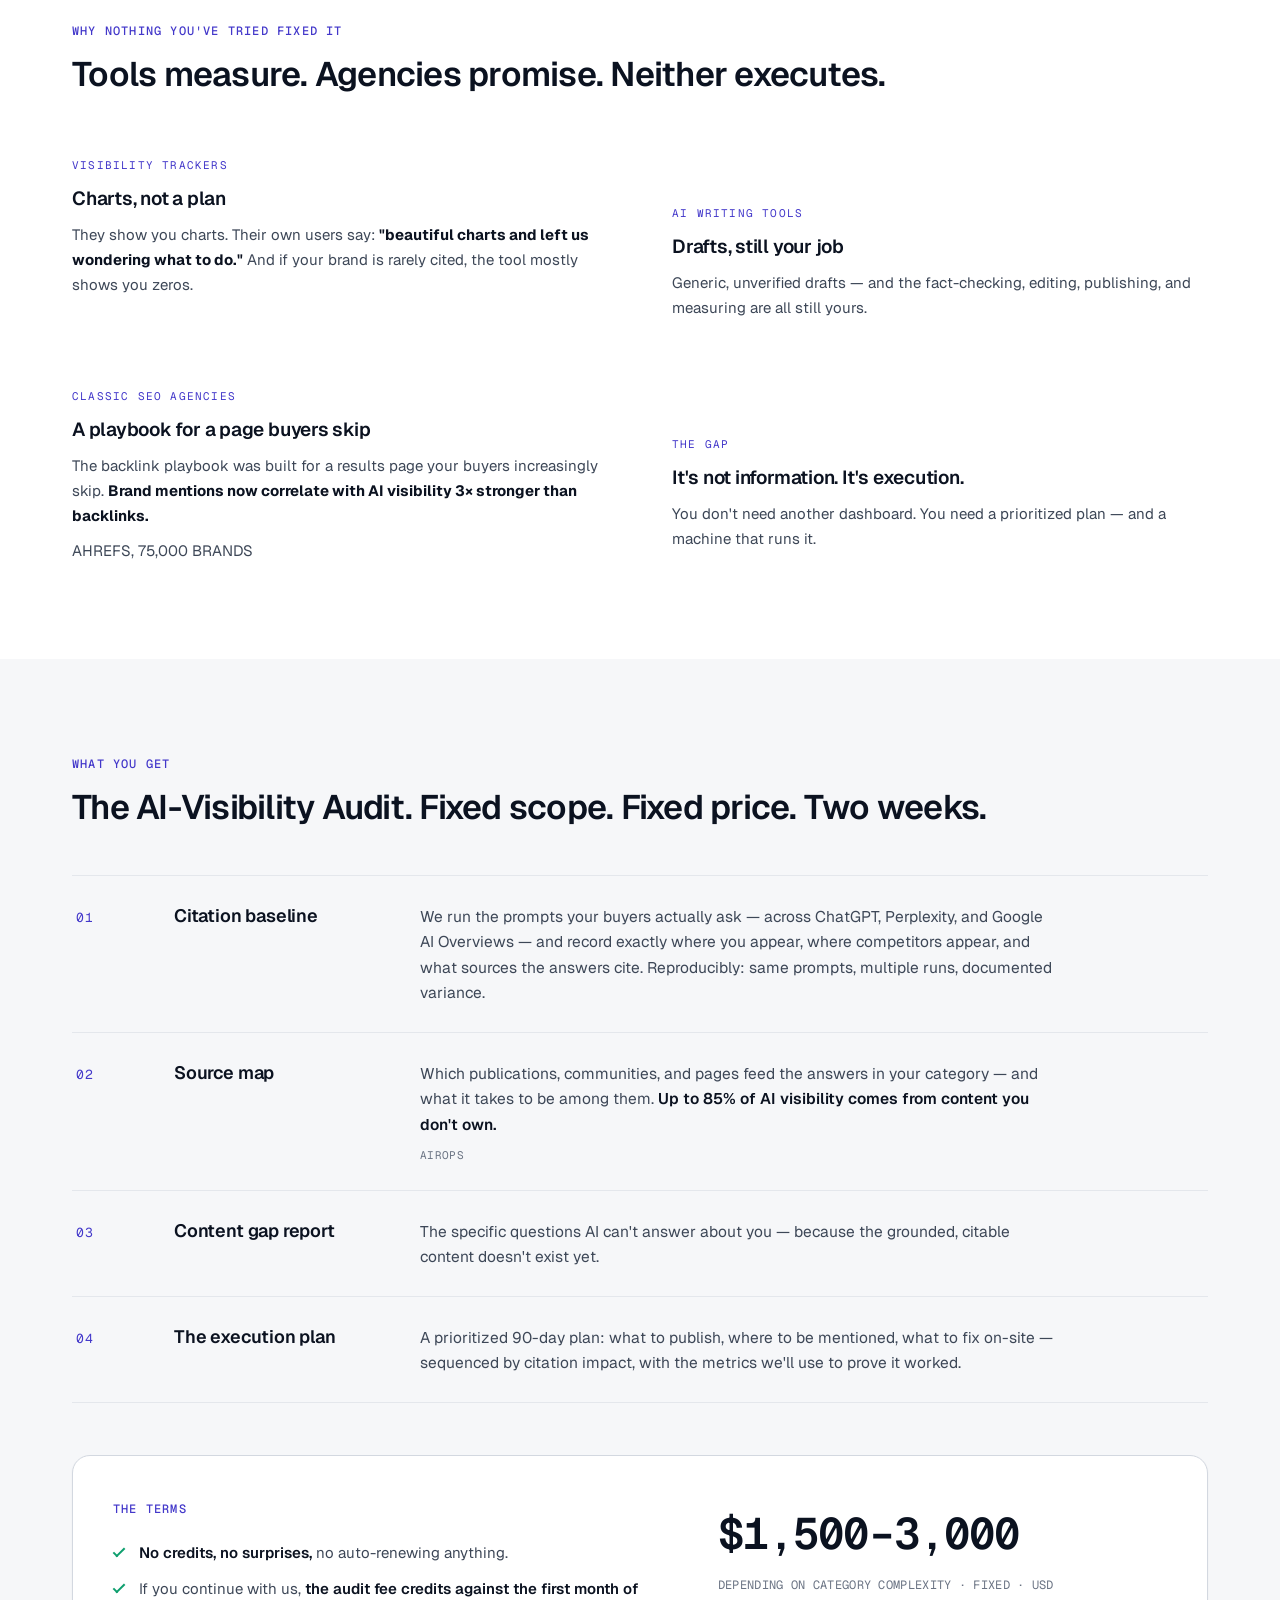
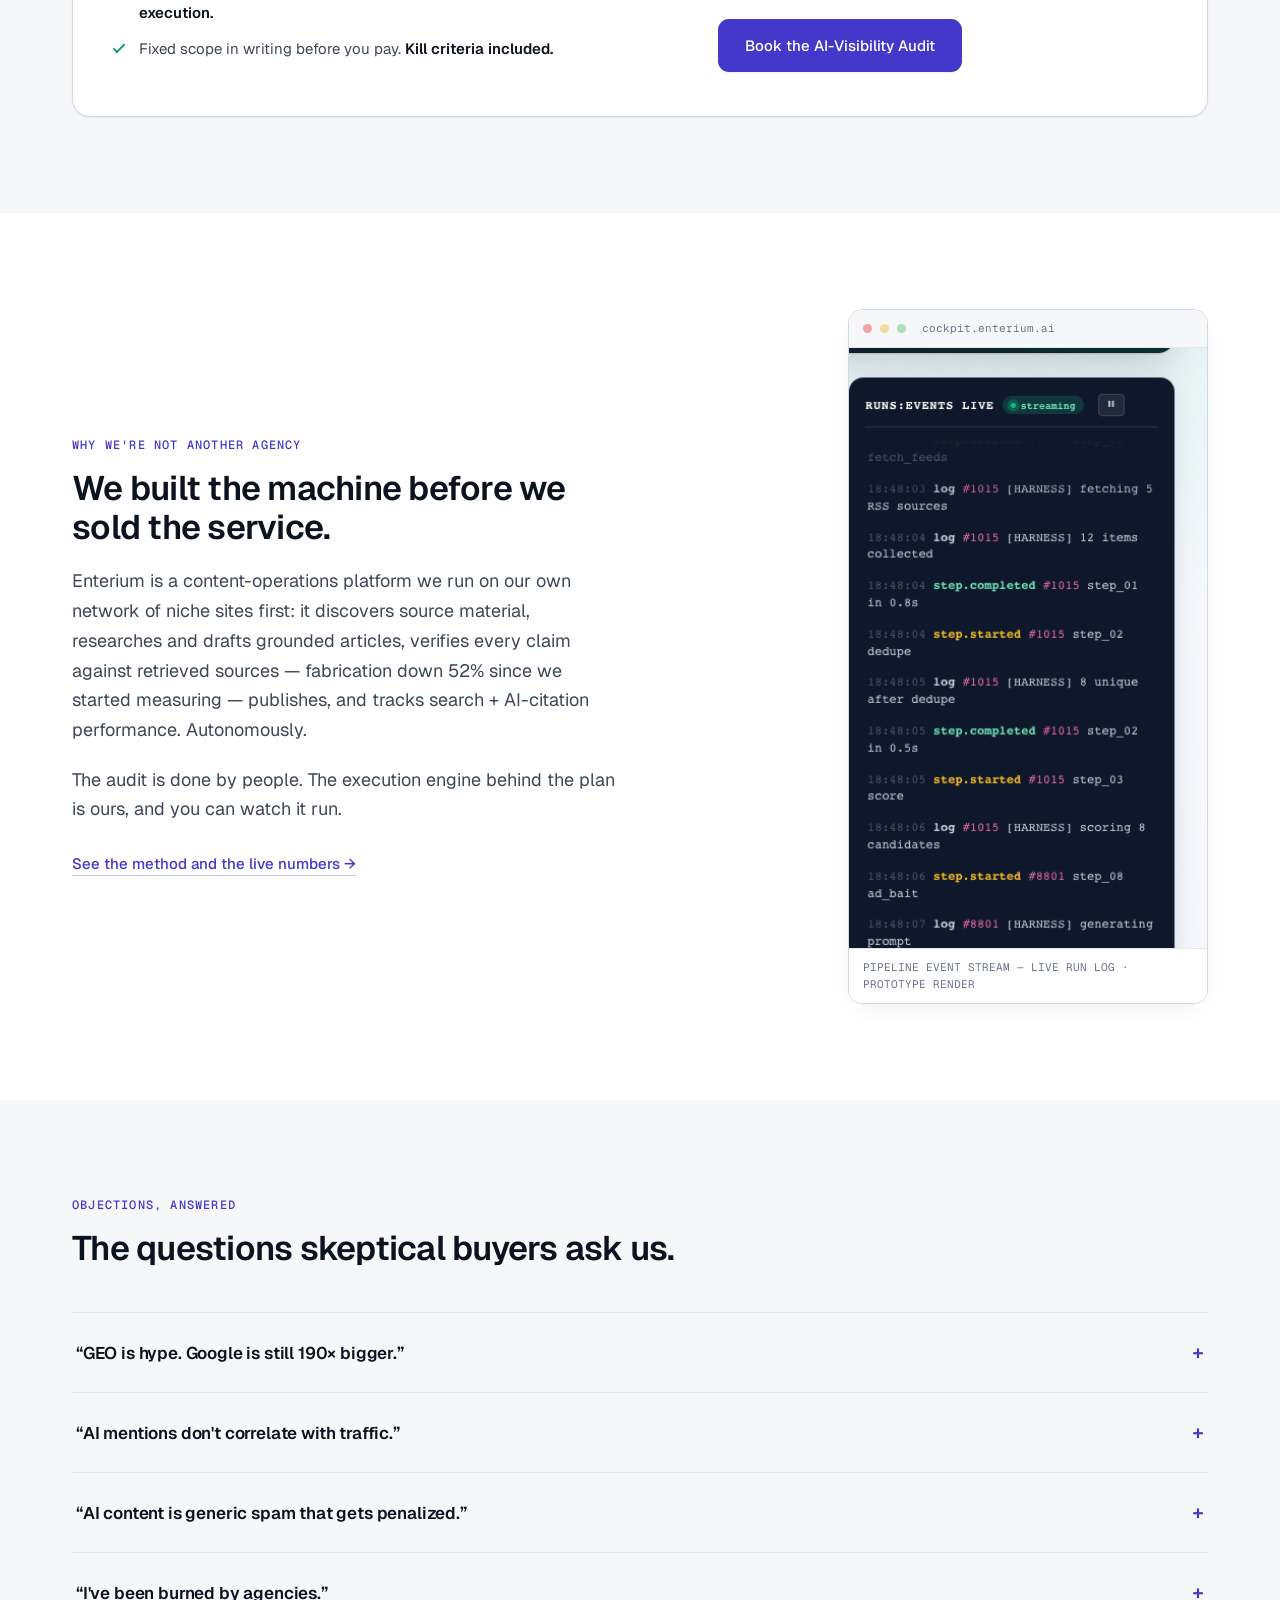
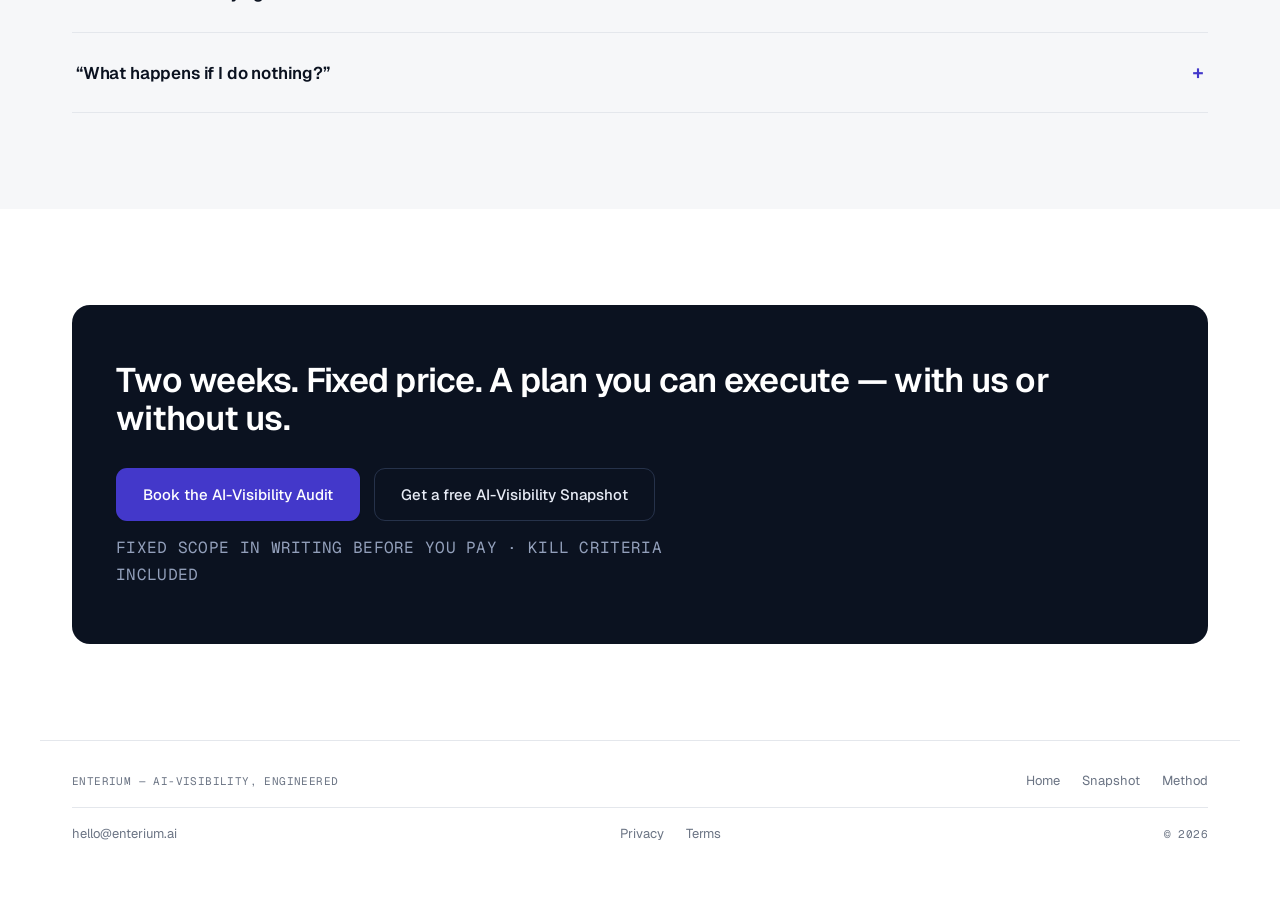
==== commit 924c25fc: "Refresh evidence to 2026-only sources (G2 2026, Wynter, SparkToro/Similarweb, Ahrefs)" ====
--- a/audit.html
+++ b/audit.html
@@ -43,7 +43,7 @@
   "mainEntity": [
     {
       "@type": "Question",
-      "name": "GEO is hype. Google is still 200x bigger.",
+      "name": "GEO is hype. Google is still 190x bigger.",
       "acceptedAnswer": {
         "@type": "Answer",
         "text": "True — today. We don't ask you to abandon SEO. We measure the moment where deals are actually decided: the shortlist. When AI chat is the #1 shortlist source, being absent there is a pipeline problem, not a trend piece."
@@ -168,23 +168,23 @@
       <div class="rows">
         <div class="row reveal" style="--i:0">
           <span class="r-idx">01</span>
-          <span class="r-title">89%</span>
-          <div class="r-body">of B2B buyers use generative AI somewhere in their purchase process.
-            <div class="r-src">FORRESTER, 2024</div>
+          <span class="r-title">51%</span>
+          <div class="r-body">of B2B software buyers now start vendor research in an AI chatbot — up from 29% in April 2025.
+            <div class="r-src">G2, 1,076 BUYERS, 2026</div>
           </div>
         </div>
         <div class="row reveal" style="--i:1">
           <span class="r-idx">02</span>
-          <span class="r-title">#1 source</span>
-          <div class="r-body">AI chat is the #1 source buyers use to build software shortlists — ahead of review sites and vendor websites.
-            <div class="r-src">G2, 2025</div>
+          <span class="r-title">#1 influence</span>
+          <div class="r-body">AI chat is now the #1 influence on B2B software shortlists — 69% of buyers changed their vendor choice based on AI guidance.
+            <div class="r-src">G2, 2026</div>
           </div>
         </div>
         <div class="row reveal" style="--i:2">
           <span class="r-idx">03</span>
-          <span class="r-title">&minus;50%+</span>
-          <div class="r-body">When Google shows an AI summary, clicks to the #1 result drop by more than half.
-            <div class="r-src">AHREFS, 300K KEYWORDS, 2026</div>
+          <span class="r-title">68%</span>
+          <div class="r-body">of Google searches now end without a click — and position-1 CTR is down 58% on AI-Overview keywords.
+            <div class="r-src">SPARKTORO / SIMILARWEB, 2026 &middot; AHREFS, 2026</div>
           </div>
         </div>
       </div>
@@ -300,7 +300,7 @@
       <h2 id="faq-h" class="reveal" style="--i:1">The questions skeptical buyers ask us.</h2>
       <div class="faq reveal" style="--i:2">
         <details>
-          <summary>&ldquo;GEO is hype. Google is still 200&times; bigger.&rdquo;</summary>
+          <summary>&ldquo;GEO is hype. Google is still 190&times; bigger.&rdquo;</summary>
           <div class="faq-a">True — today. We don't ask you to abandon SEO. We measure the moment where deals are actually decided: the shortlist. When AI chat is the #1 shortlist source, being absent there is a pipeline problem, not a trend piece.</div>
         </details>
         <details>
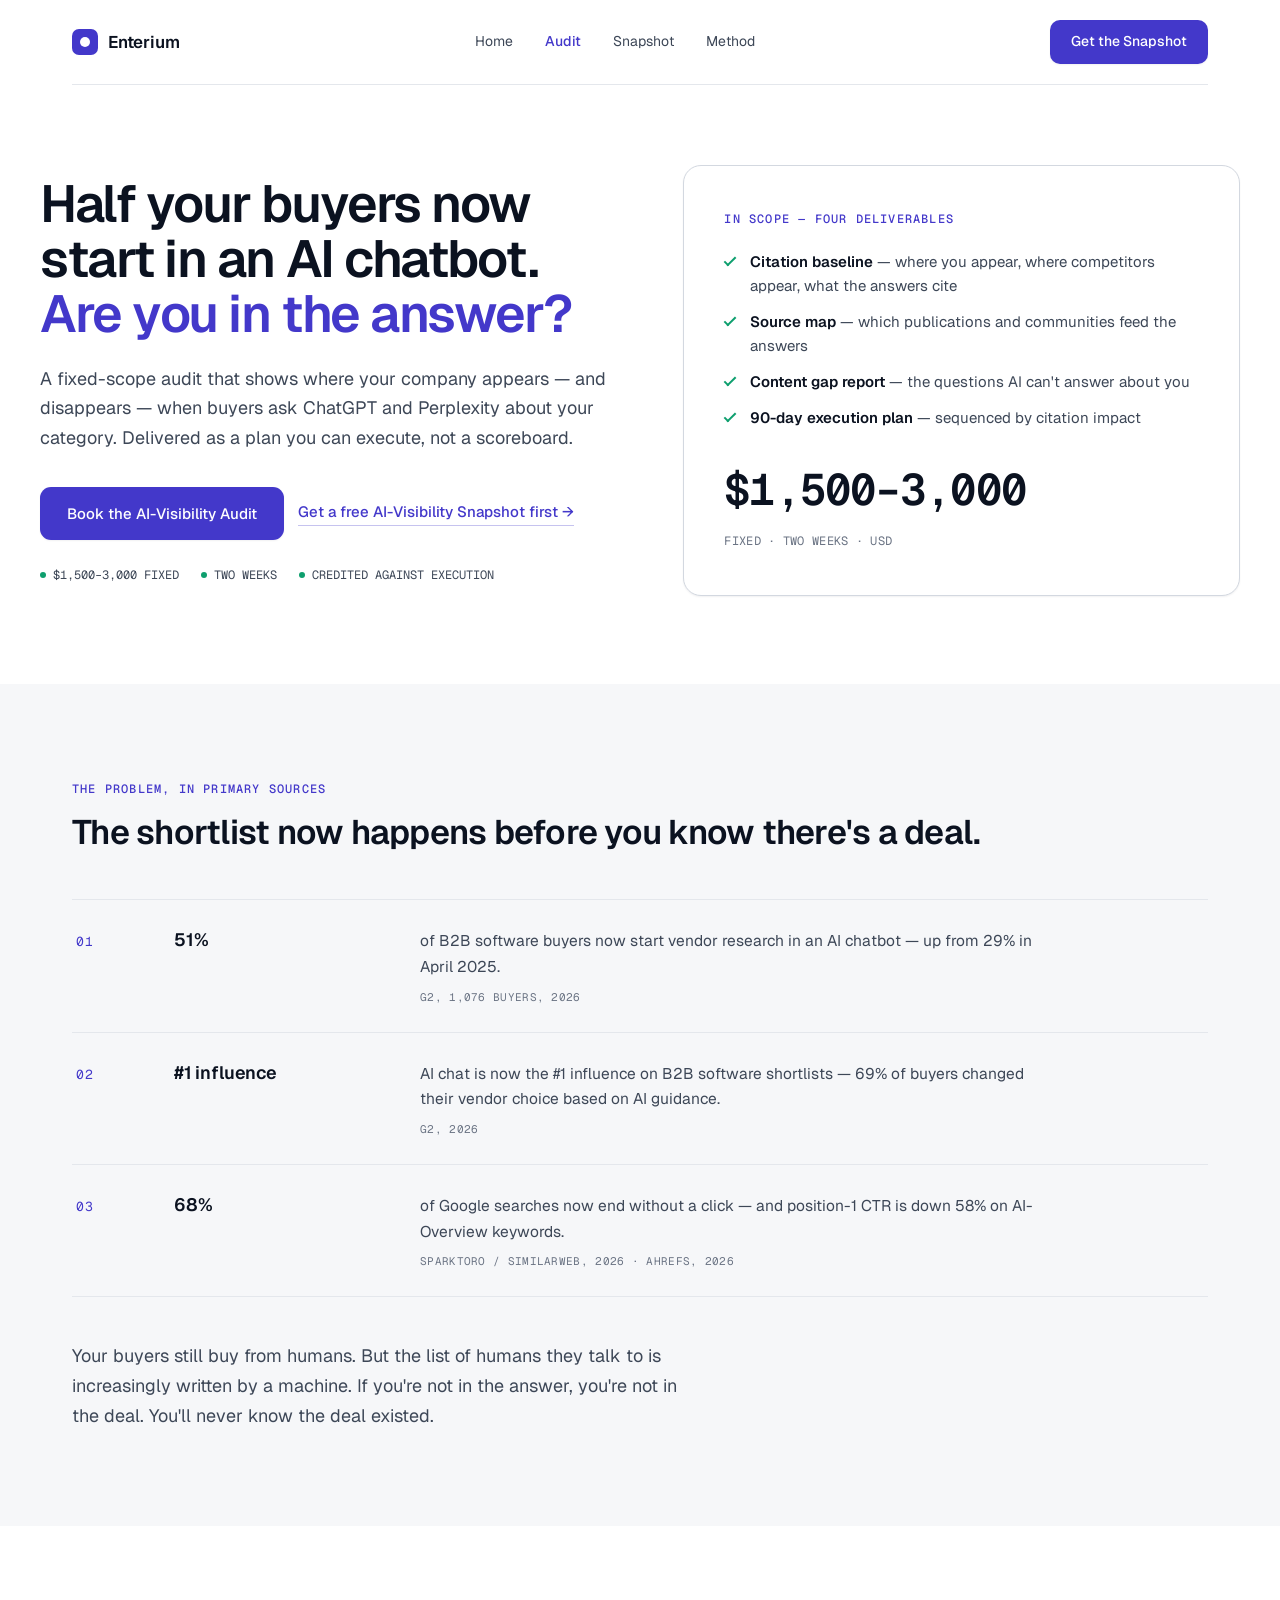
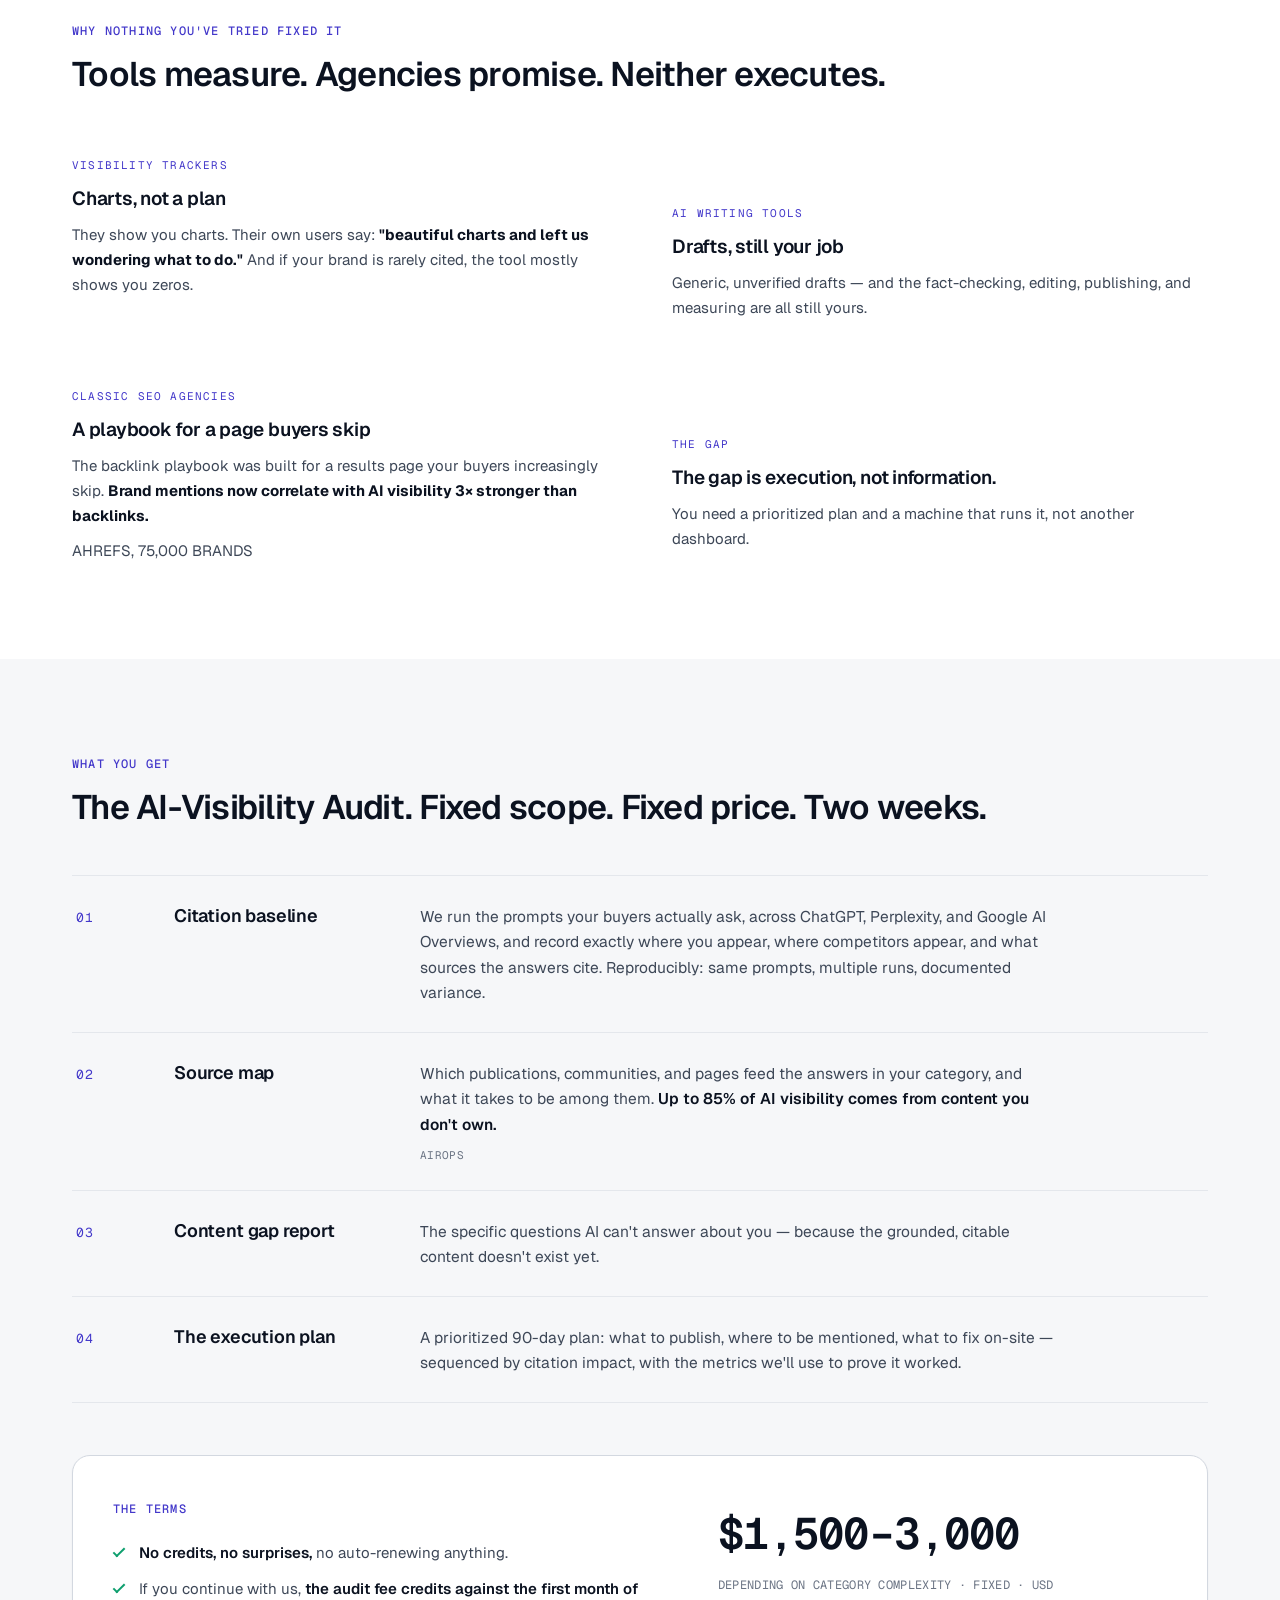
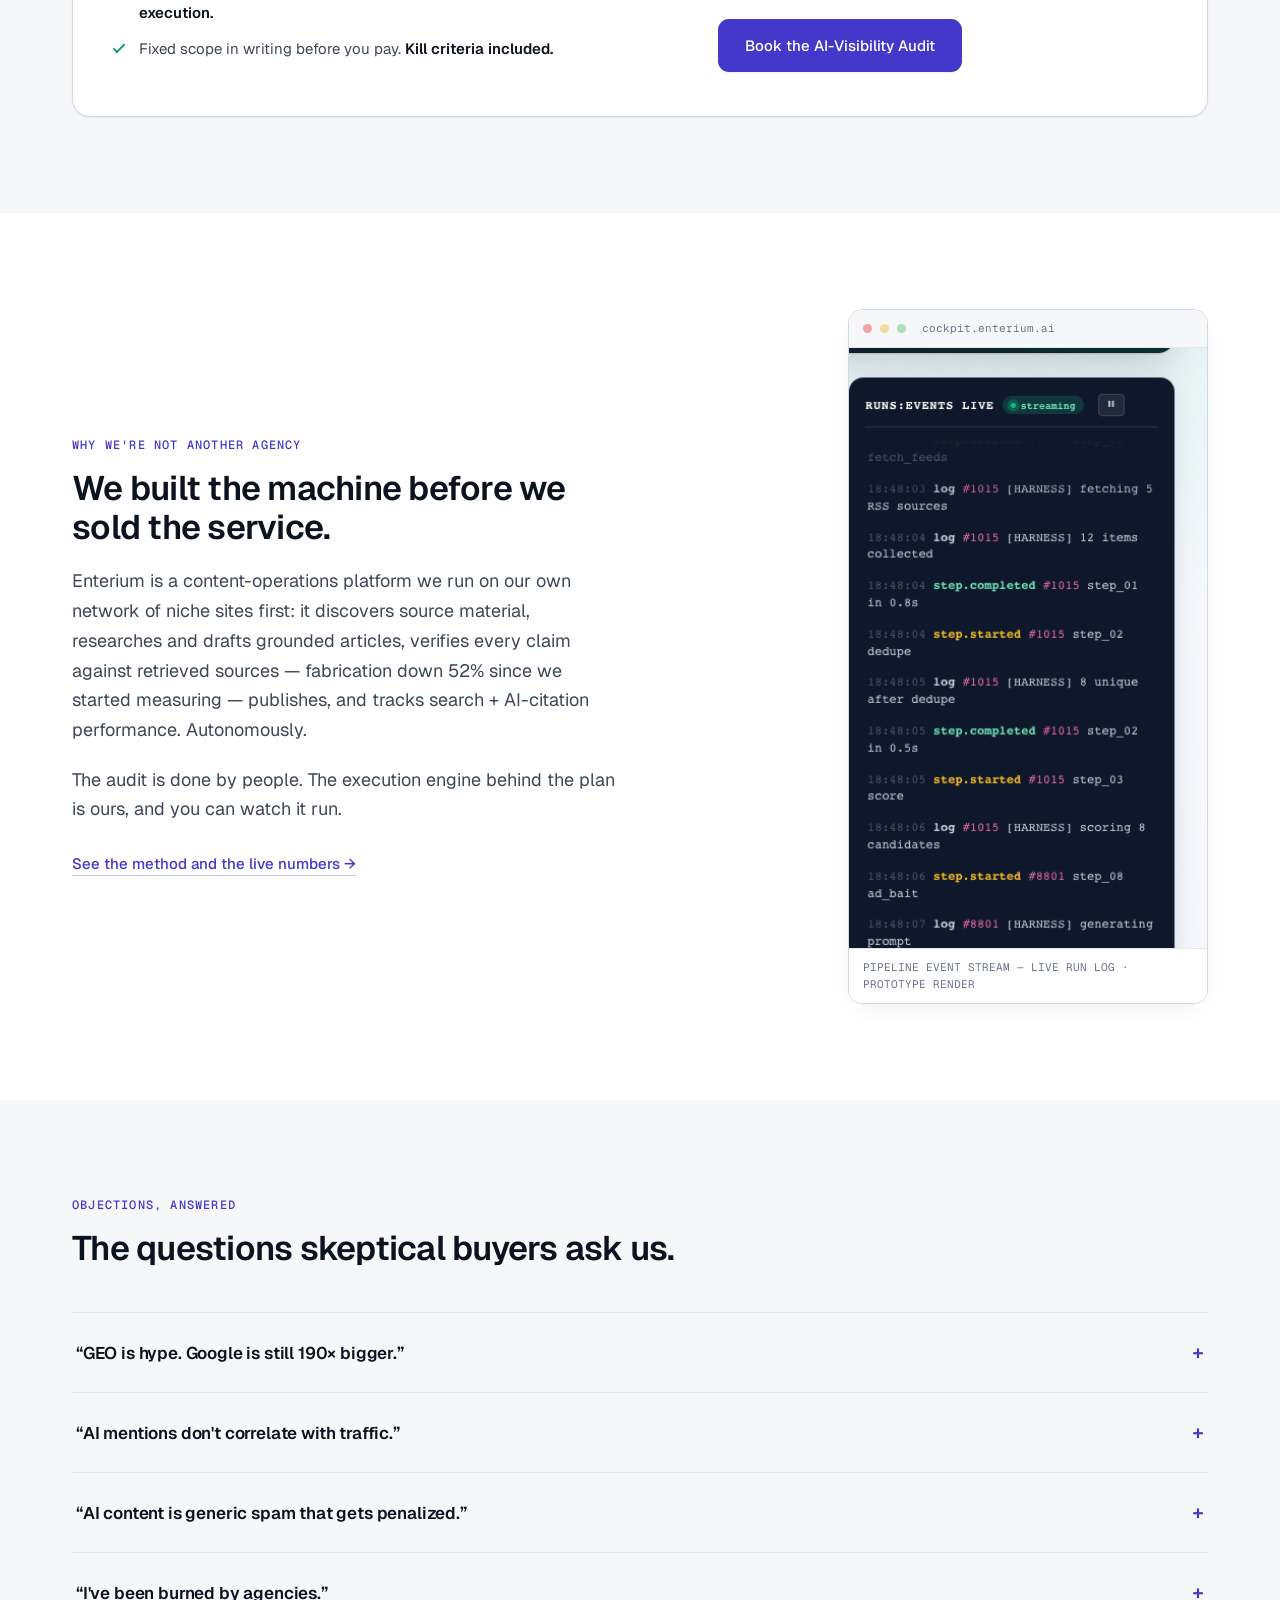
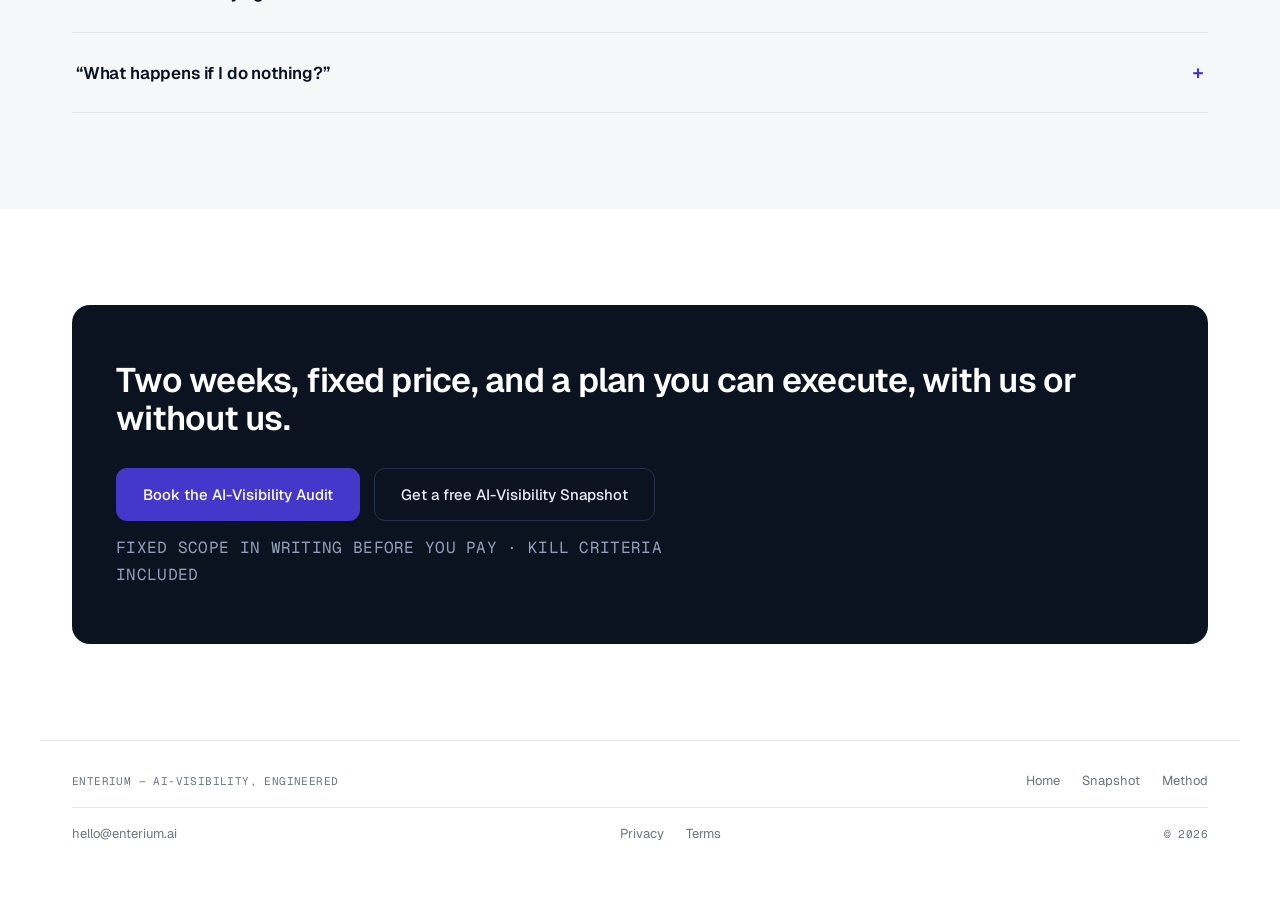
==== commit 79795312: "no-ai-slop edit pass: de-pattern binary contrasts and dash crutches (voice kept)" ====
--- a/audit.html
+++ b/audit.html
@@ -78,7 +78,7 @@
       "name": "What happens if I do nothing?",
       "acceptedAnswer": {
         "@type": "Answer",
-        "text": "Your competitors' mentions compound. AI engines cite what already gets cited. The gap gets more expensive every quarter — that's the one urgency claim we'll make, because it's structural, not a countdown timer."
+        "text": "Your competitors' mentions compound. AI engines cite what already gets cited. The gap gets more expensive every quarter. That's the one urgency claim we'll make, because it's structural, not a countdown timer."
       }
     }
   ]
@@ -188,7 +188,7 @@
           </div>
         </div>
       </div>
-      <p class="lead reveal" style="--i:3;margin-top:44px">Your buyers still buy from humans. But the list of humans they talk to is increasingly written by a machine. If you're not in the answer, you're not in the deal — and you'll never know the deal existed.</p>
+      <p class="lead reveal" style="--i:3;margin-top:44px">Your buyers still buy from humans. But the list of humans they talk to is increasingly written by a machine. If you're not in the answer, you're not in the deal. You'll never know the deal existed.</p>
     </div>
   </section>
 
@@ -216,8 +216,8 @@
         </div>
         <div class="z-item z-offset reveal" style="--i:3">
           <p class="z-kick">The gap</p>
-          <h3>It's not information. It's execution.</h3>
-          <p>You don't need another dashboard. You need a prioritized plan — and a machine that runs it.</p>
+          <h3>The gap is execution, not information.</h3>
+          <p>You need a prioritized plan and a machine that runs it, not another dashboard.</p>
         </div>
       </div>
     </div>
@@ -232,12 +232,12 @@
         <div class="row reveal" style="--i:0">
           <span class="r-idx">01</span>
           <span class="r-title">Citation baseline</span>
-          <div class="r-body">We run the prompts your buyers actually ask — across ChatGPT, Perplexity, and Google AI Overviews — and record exactly where you appear, where competitors appear, and what sources the answers cite. Reproducibly: same prompts, multiple runs, documented variance.</div>
+          <div class="r-body">We run the prompts your buyers actually ask, across ChatGPT, Perplexity, and Google AI Overviews, and record exactly where you appear, where competitors appear, and what sources the answers cite. Reproducibly: same prompts, multiple runs, documented variance.</div>
         </div>
         <div class="row reveal" style="--i:1">
           <span class="r-idx">02</span>
           <span class="r-title">Source map</span>
-          <div class="r-body">Which publications, communities, and pages feed the answers in your category — and what it takes to be among them. <b>Up to 85% of AI visibility comes from content you don't own.</b>
+          <div class="r-body">Which publications, communities, and pages feed the answers in your category, and what it takes to be among them. <b>Up to 85% of AI visibility comes from content you don't own.</b>
             <div class="r-src">AIROPS</div>
           </div>
         </div>
@@ -317,7 +317,7 @@
         </details>
         <details>
           <summary>&ldquo;What happens if I do nothing?&rdquo;</summary>
-          <div class="faq-a">Your competitors' mentions compound. AI engines cite what already gets cited. The gap gets more expensive every quarter — that's the one urgency claim we'll make, because it's structural, not a countdown timer.</div>
+          <div class="faq-a">Your competitors' mentions compound. AI engines cite what already gets cited. The gap gets more expensive every quarter. That's the one urgency claim we'll make, because it's structural, not a countdown timer.</div>
         </details>
       </div>
     </div>
@@ -327,7 +327,7 @@
   <section class="cta-final" aria-labelledby="cta-h">
     <div class="wrap">
       <div class="panelbox reveal">
-        <h2 id="cta-h">Two weeks. Fixed price. A plan you can execute — with us or without us.</h2>
+        <h2 id="cta-h">Two weeks, fixed price, and a plan you can execute, with us or without us.</h2>
         <div class="cta-btns">
           <a class="btn btn-primary btn-lg" href="mailto:hello@enterium.ai?subject=AI-Visibility%20Audit%20—%20booking">Book the AI-Visibility Audit</a>
           <a class="btn btn-on-dark btn-lg" href="snapshot.html">Get a free AI-Visibility Snapshot</a>
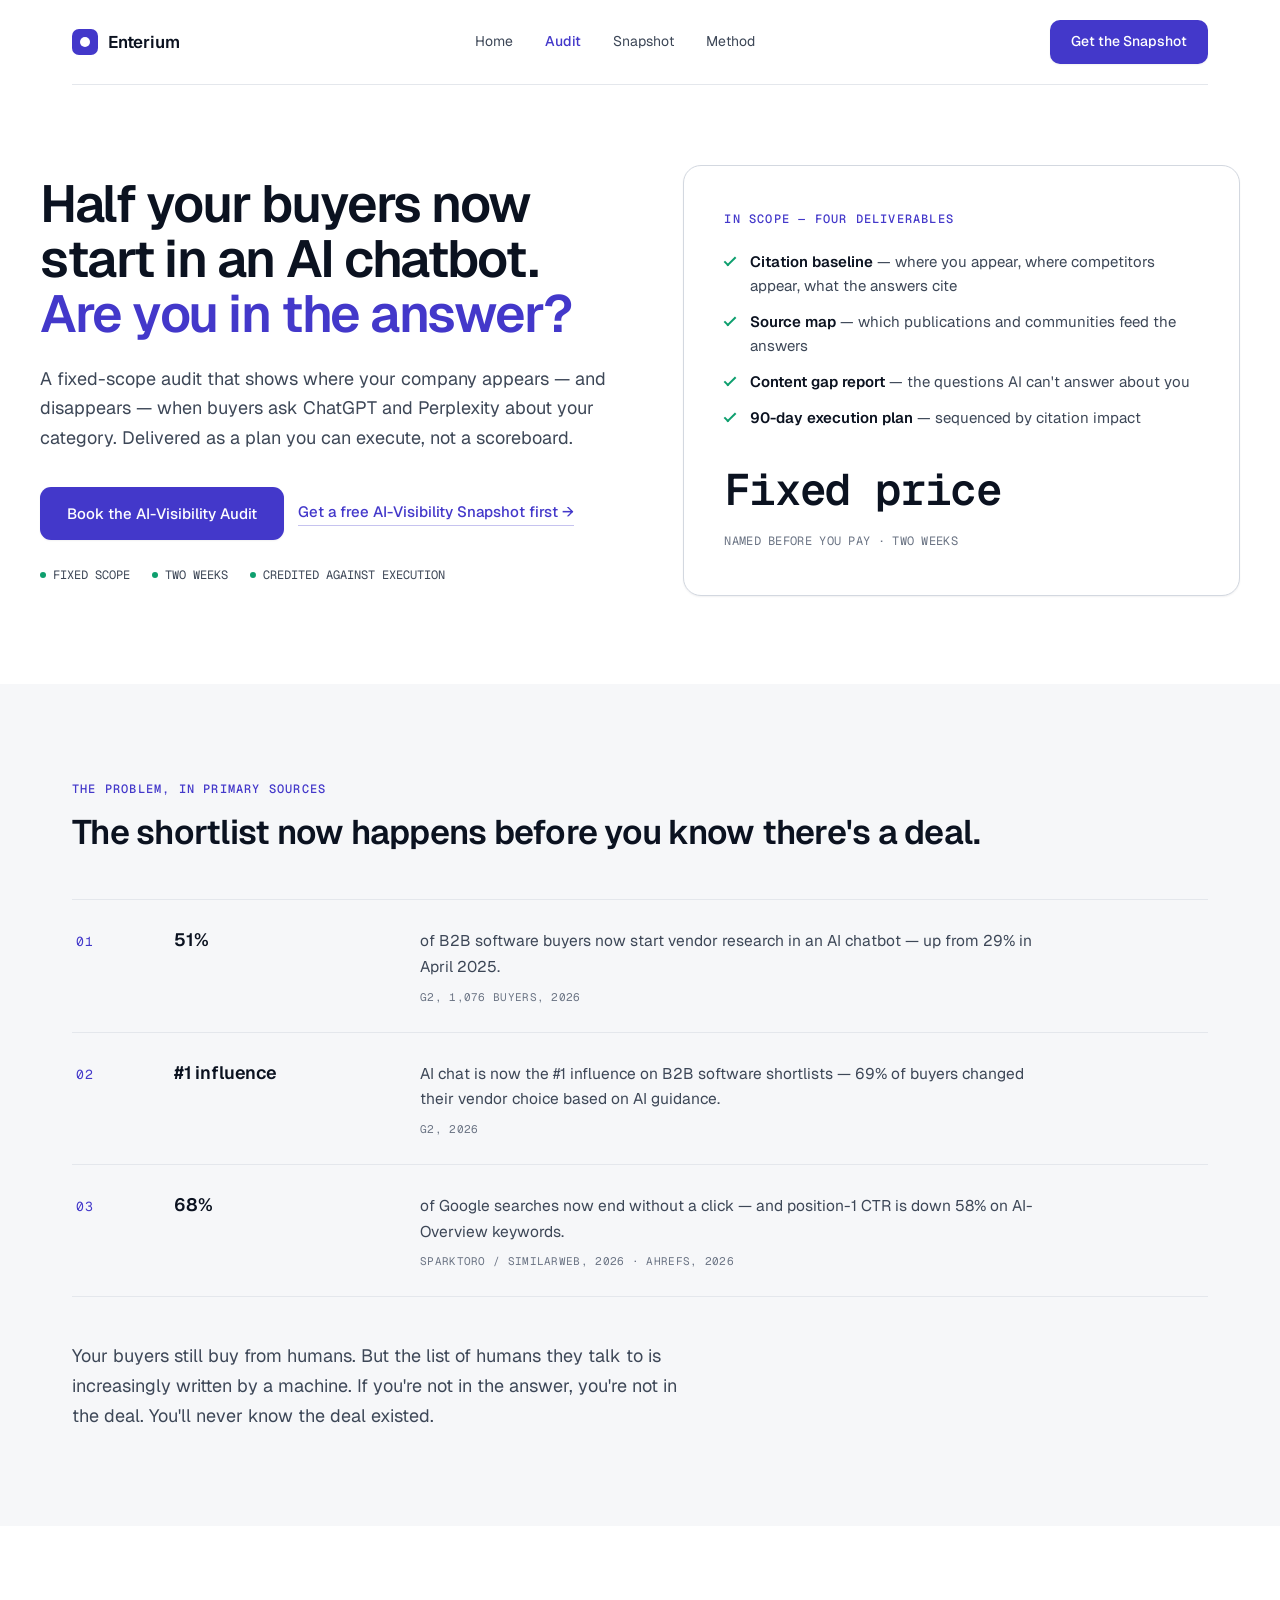
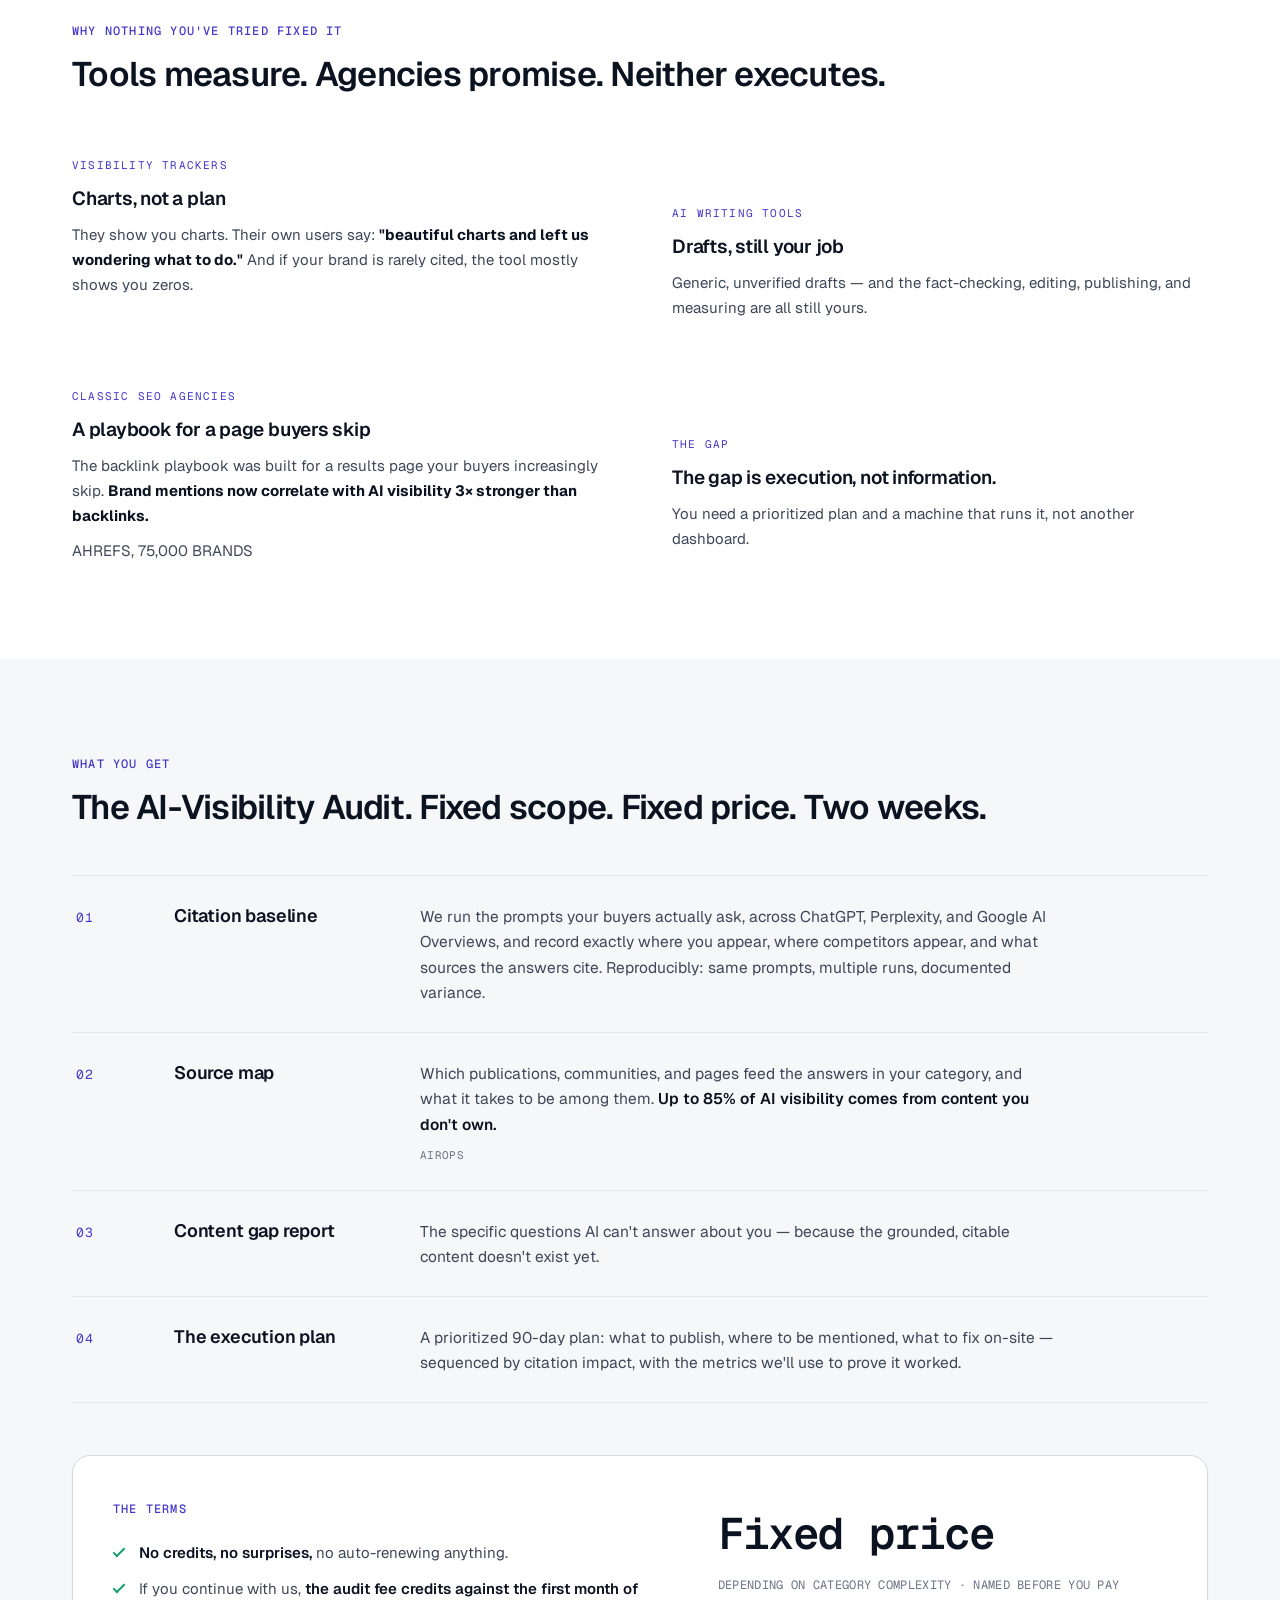
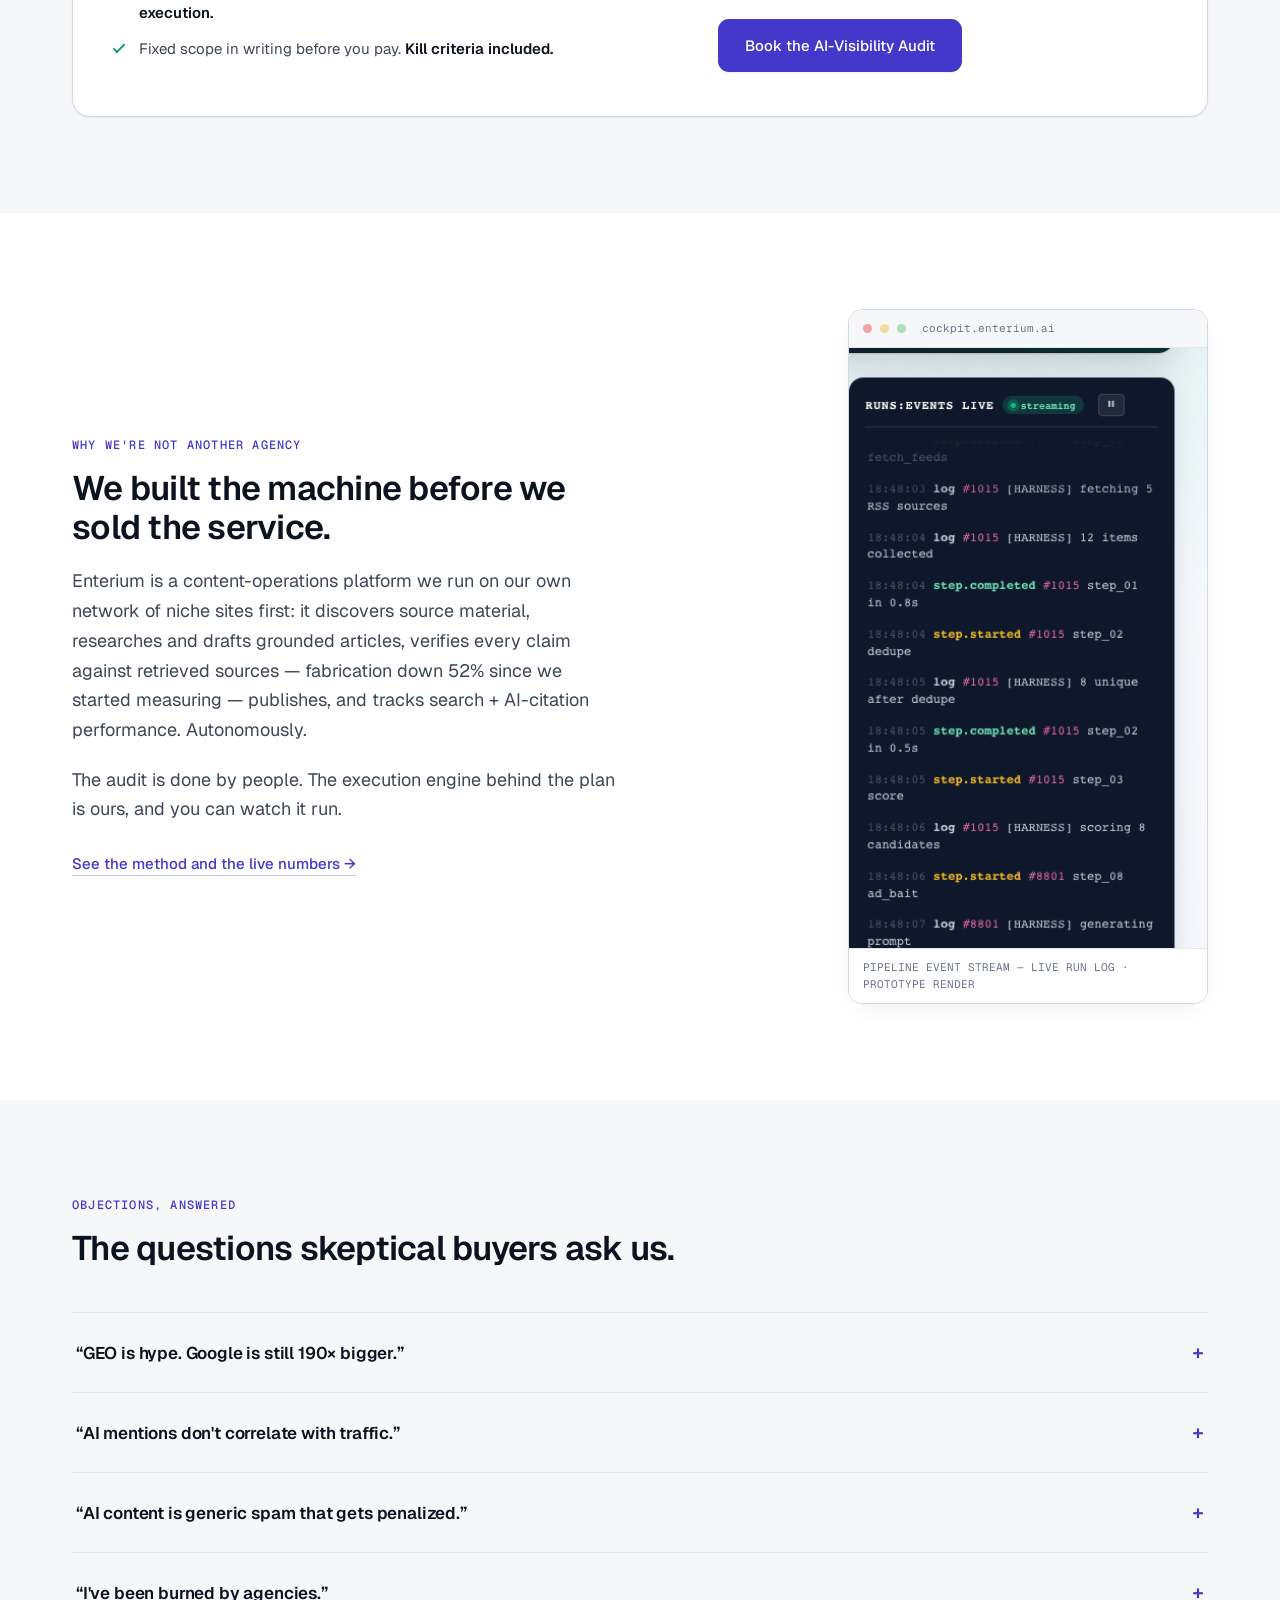
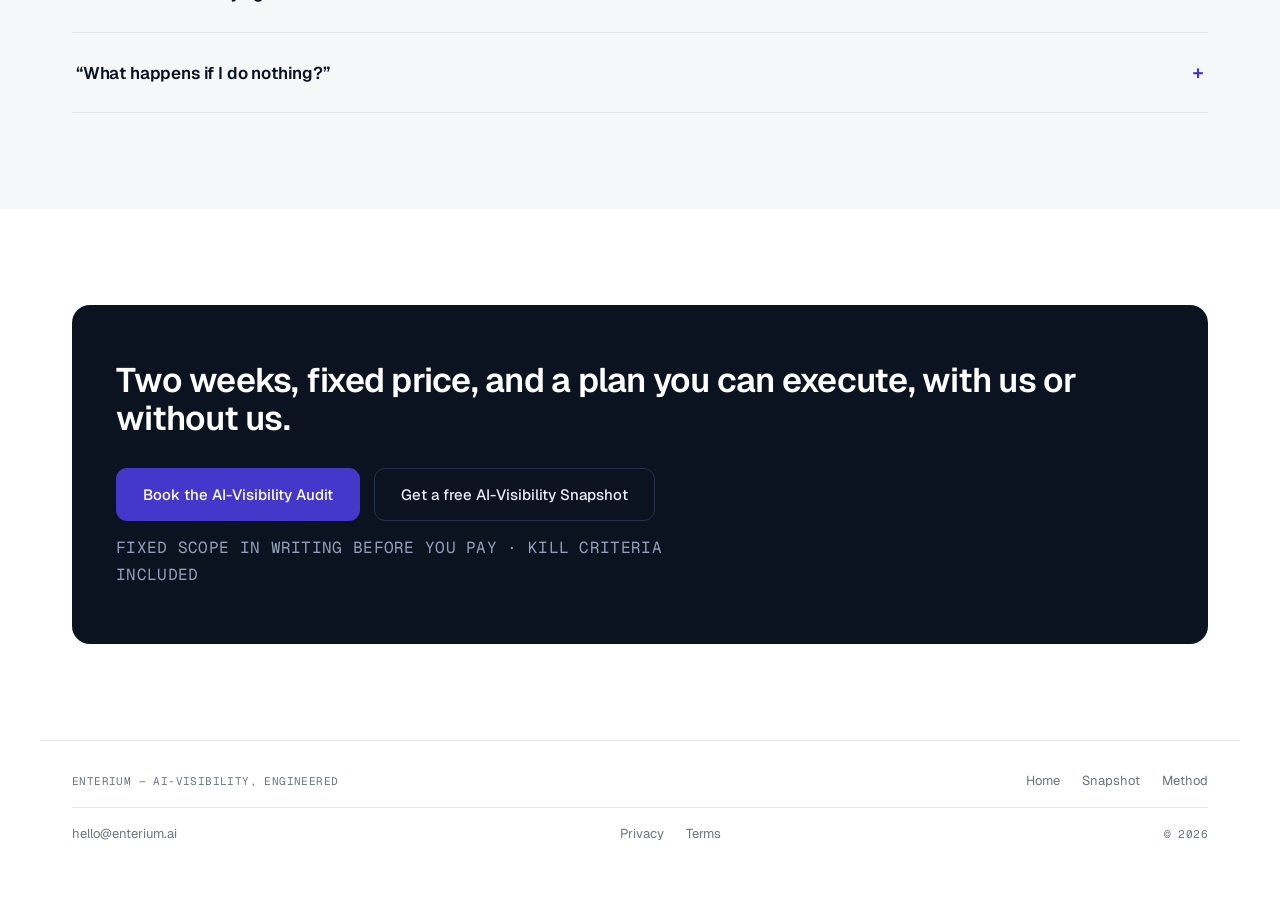
==== commit 99b49f10: "Remove public pricing figures — fixed price named before payment, quoted in conversation" ====
--- a/audit.html
+++ b/audit.html
@@ -31,7 +31,7 @@
   "description": "A fixed-scope, fixed-price audit that shows where your company appears — and disappears — when buyers ask ChatGPT and Perplexity about your category. Delivered as a plan you can execute, not a scoreboard.",
   "offers": {
     "@type": "Offer",
-    "priceRange": "$1500-$3000",
+    "priceRange": "fixed, quoted per category",
     "priceCurrency": "USD"
   }
 }
@@ -138,7 +138,7 @@
         <a class="link-arrow" href="snapshot.html">Get a free AI-Visibility Snapshot first &rarr;</a>
       </div>
       <div class="hero-proof reveal" style="--i:3">
-        <span><i aria-hidden="true"></i>$1,500&ndash;3,000 FIXED</span>
+        <span><i aria-hidden="true"></i>FIXED SCOPE</span>
         <span><i aria-hidden="true"></i>TWO WEEKS</span>
         <span><i aria-hidden="true"></i>CREDITED AGAINST EXECUTION</span>
       </div>
@@ -153,8 +153,8 @@
             <li><b>Content gap report</b> — the questions AI can't answer about you</li>
             <li><b>90-day execution plan</b> — sequenced by citation impact</li>
           </ul>
-          <div class="price-num" style="margin-top:26px">$1,500&ndash;3,000</div>
-          <p class="price-note">FIXED &middot; TWO WEEKS &middot; USD</p>
+          <div class="price-num" style="margin-top:26px">Fixed price</div>
+          <p class="price-note">NAMED BEFORE YOU PAY &middot; TWO WEEKS</p>
         </div>
       </div>
     </div>
@@ -263,8 +263,8 @@
           </ul>
         </div>
         <div>
-          <div class="price-num">$1,500&ndash;3,000</div>
-          <p class="price-note">DEPENDING ON CATEGORY COMPLEXITY &middot; FIXED &middot; USD</p>
+          <div class="price-num">Fixed price</div>
+          <p class="price-note">DEPENDING ON CATEGORY COMPLEXITY &middot; NAMED BEFORE YOU PAY</p>
           <div class="cta-btns" style="margin-top:24px">
             <a class="btn btn-primary btn-lg" href="mailto:hello@enterium.ai?subject=AI-Visibility%20Audit%20—%20booking">Book the AI-Visibility Audit</a>
           </div>
